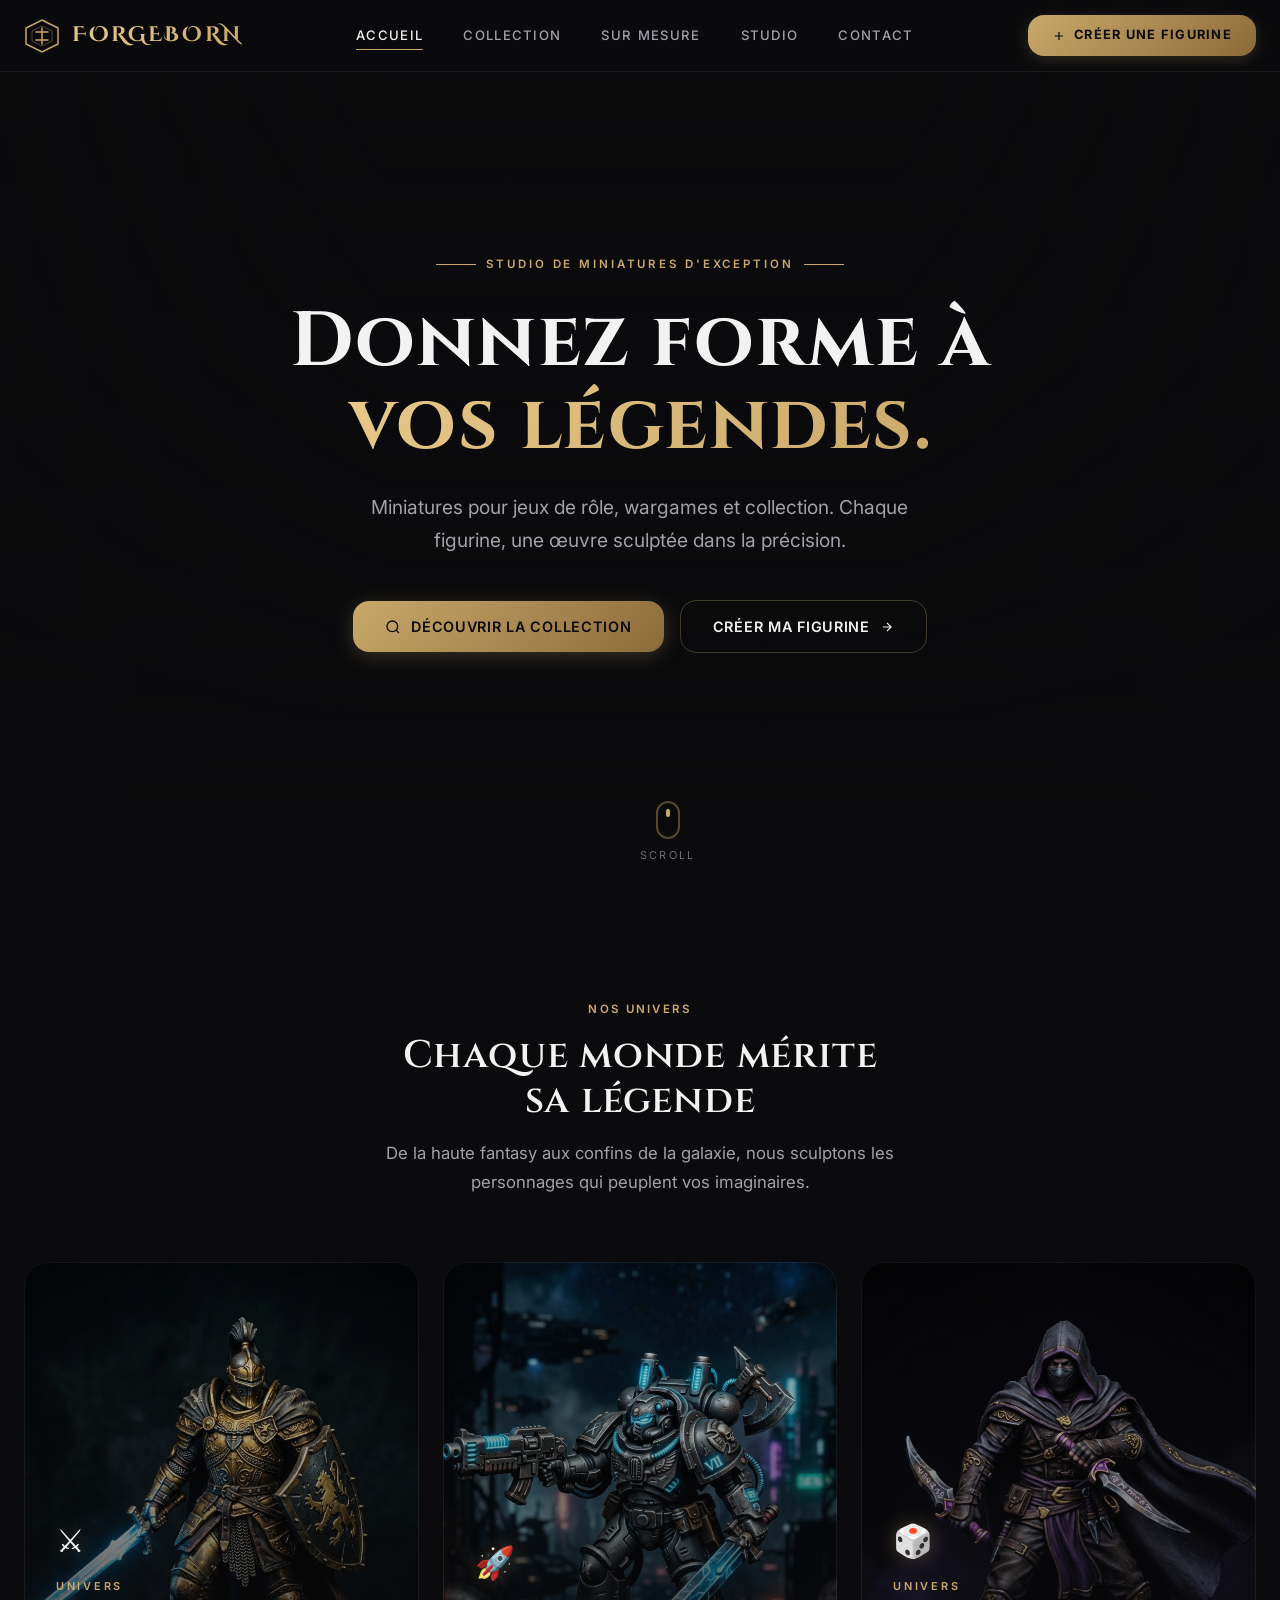
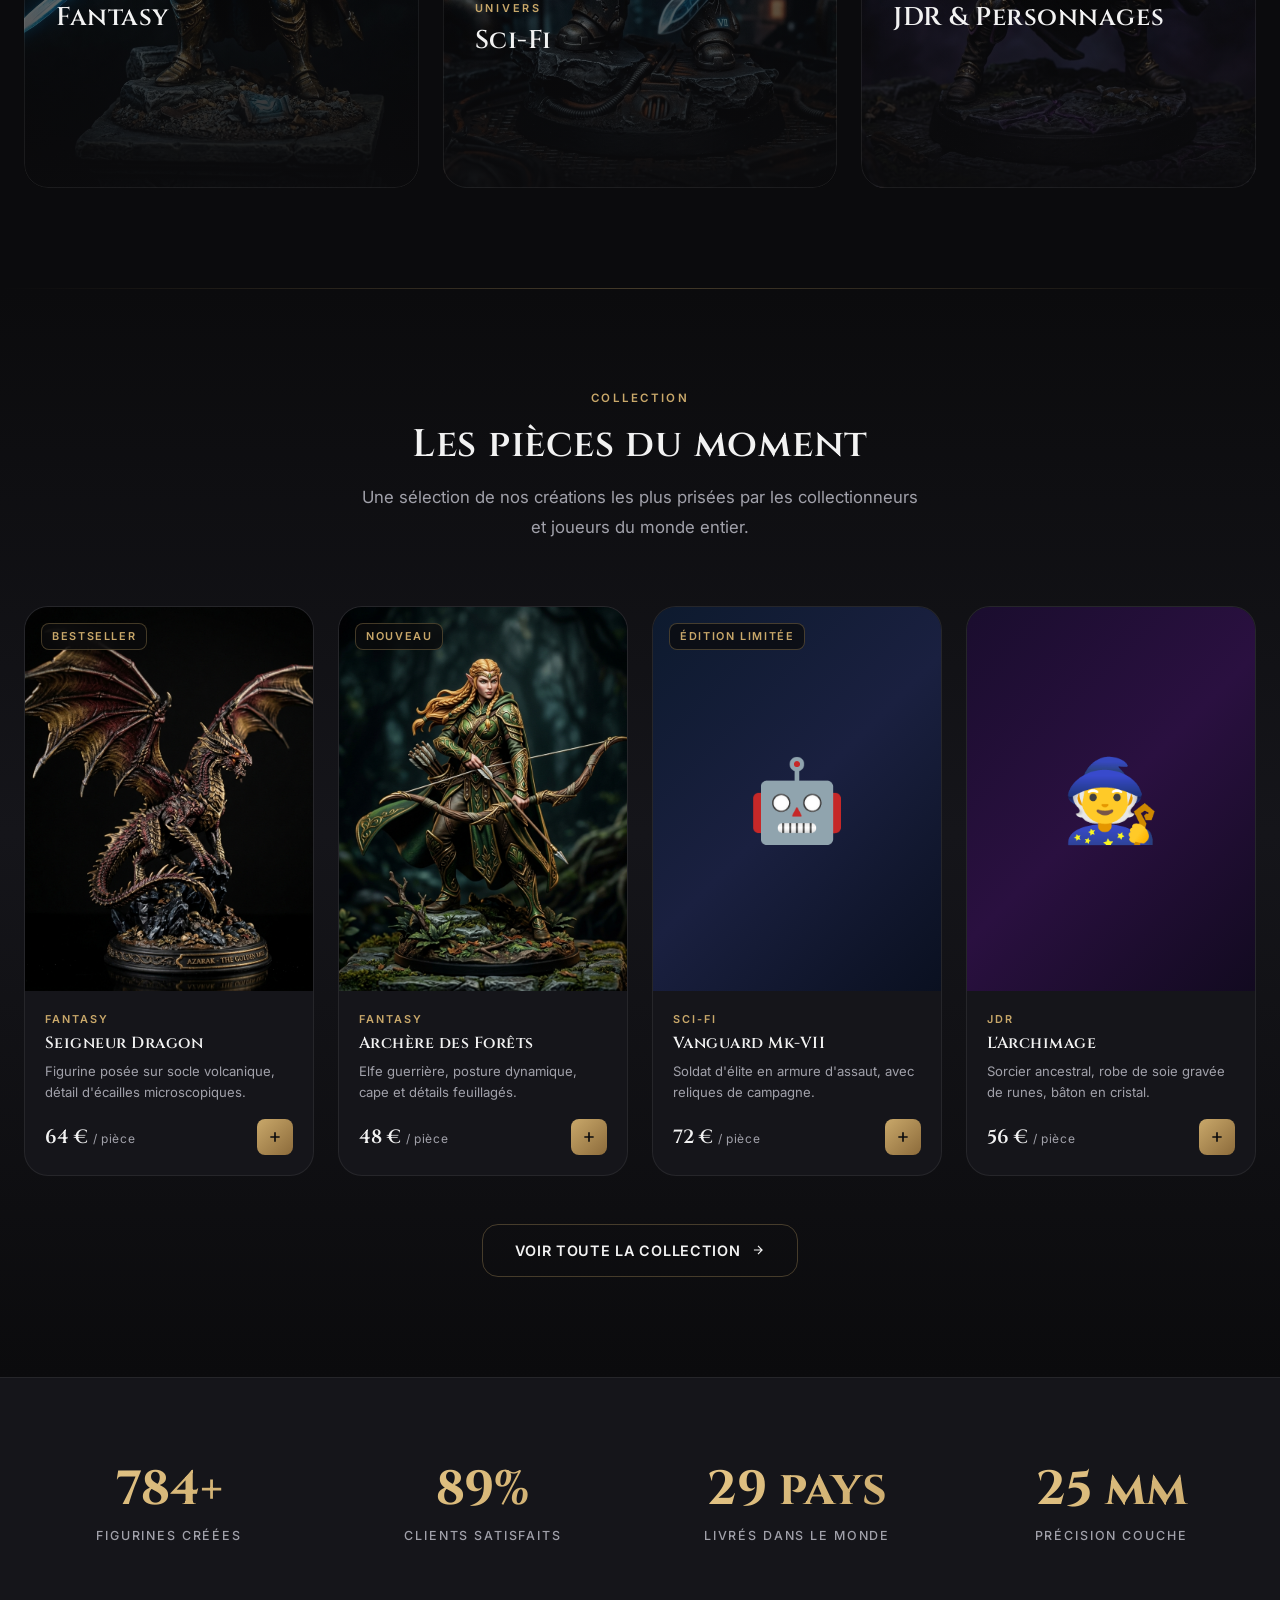
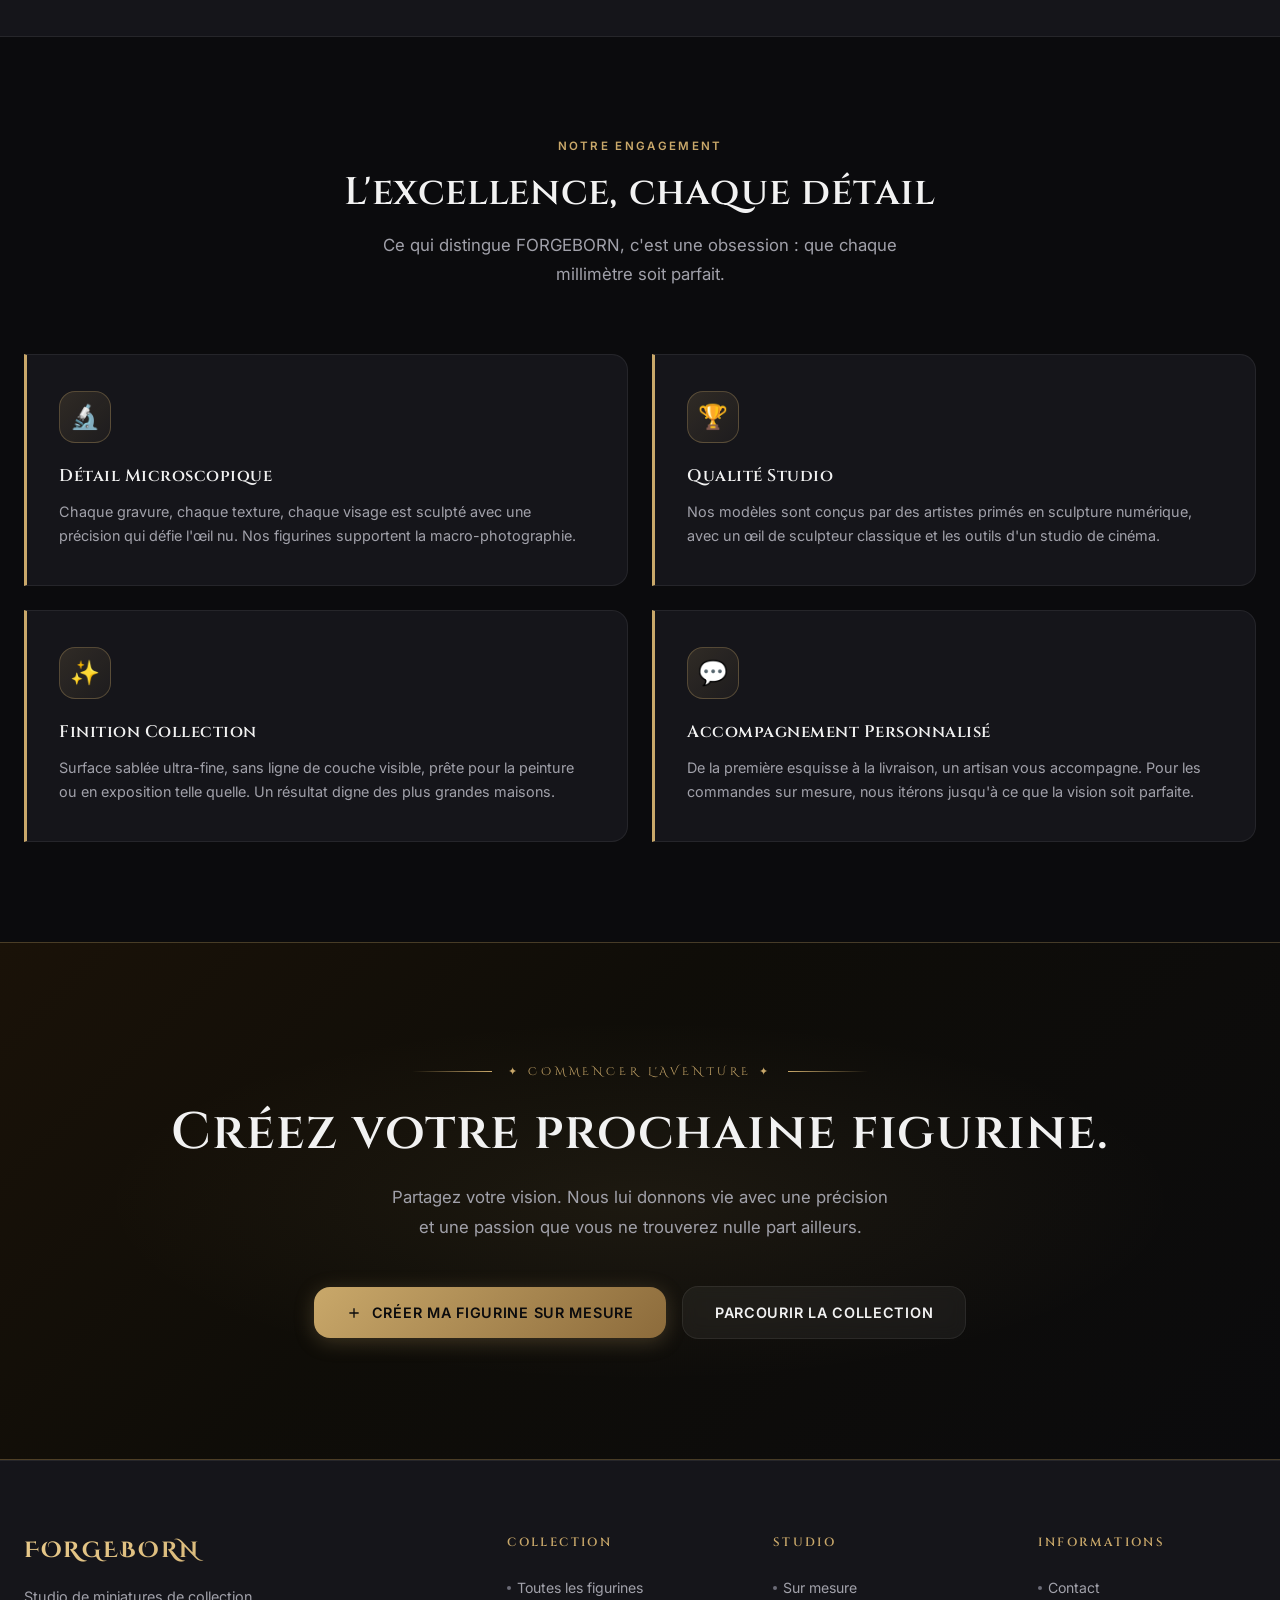
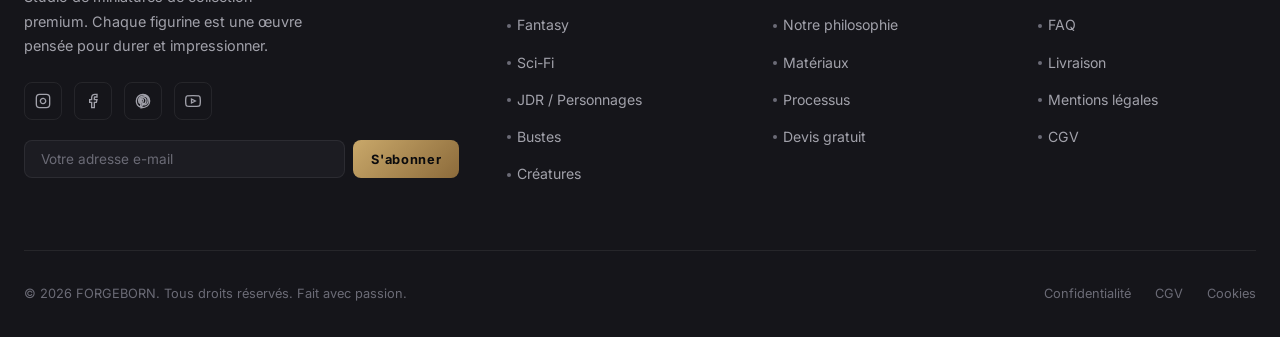
==== docs/index.html @ e0846058 "rctvb" ====
<!DOCTYPE html>
<html lang="fr">
<head>
  <meta charset="UTF-8" />
  <meta name="viewport" content="width=device-width, initial-scale=1.0" />
  <title>FORGEBORN — Miniatures de Collection Premium</title>
  <meta name="description" content="FORGEBORN crée des miniatures de collection d'exception pour jeux de rôle, wargames et collectionneurs. Fantasy, Sci-Fi, JDR — chaque figurine est une œuvre." />
  <link rel="preconnect" href="https://fonts.googleapis.com" />
  <link rel="preconnect" href="https://fonts.gstatic.com" crossorigin />
  <link rel="stylesheet" href="css/base.css" />
  <link rel="stylesheet" href="css/navbar.css" />
  <link rel="stylesheet" href="css/footer.css" />
  <link rel="stylesheet" href="css/pages/home.css" />
</head>
<body>

<!-- ═══════════════════════════════════════════════════════════
     NAVBAR
═══════════════════════════════════════════════════════════ -->
<nav class="navbar" role="navigation" aria-label="Navigation principale">
  <div class="navbar-inner">
    <a href="index.html" class="navbar-logo" aria-label="FORGEBORN accueil">
      <div class="navbar-logo-mark">
        <svg viewBox="0 0 36 36" fill="none" xmlns="http://www.w3.org/2000/svg">
          <polygon points="18,2 34,10 34,26 18,34 2,26 2,10" fill="none" stroke="#c9a86a" stroke-width="1.5"/>
          <polygon points="18,8 28,13 28,23 18,28 8,23 8,13" fill="none" stroke="#c9a86a" stroke-width="0.8" opacity="0.5"/>
          <path d="M18 10 L18 26 M12 14 L24 14 M12 22 L24 22" stroke="#c9a86a" stroke-width="1.5" stroke-linecap="round"/>
        </svg>
      </div>
      <span class="navbar-logo-text">FORGEBORN</span>
    </a>

    <ul class="navbar-links">
      <li><a href="index.html" class="active">Accueil</a></li>
      <li><a href="collection.html">Collection</a></li>
      <li><a href="custom.html">Sur mesure</a></li>
      <li><a href="studio.html">Studio</a></li>
      <li><a href="contact.html">Contact</a></li>
    </ul>

    <a href="custom.html" class="navbar-cta" id="navbar-cta-btn">
      <svg viewBox="0 0 24 24" fill="none" stroke="currentColor" stroke-width="2"><path d="M12 5v14M5 12h14"/></svg>
      Créer une figurine
    </a>

    <button class="navbar-burger" id="burger-btn" aria-label="Menu mobile" aria-expanded="false">
      <span></span><span></span><span></span>
    </button>
  </div>
</nav>

<!-- Mobile nav -->
<div class="navbar-mobile" id="mobile-nav" aria-hidden="true">
  <a href="index.html">Accueil</a>
  <a href="collection.html">Collection</a>
  <a href="custom.html">Sur mesure</a>
  <a href="studio.html">Studio</a>
  <a href="contact.html">Contact</a>
  <a href="custom.html">✦ Créer une figurine</a>
</div>

<!-- ═══════════════════════════════════════════════════════════
     HERO
═══════════════════════════════════════════════════════════ -->
<section class="hero" id="hero" aria-label="Bannière principale">
  <div class="hero-bg"></div>
  <div class="hero-overlay"></div>
  <div class="hero-overlay-sides"></div>
  <div class="hero-particles"></div>

  <div class="hero-content">
    <div class="hero-eyebrow">
      <span class="hero-eyebrow-line"></span>
      <span>Studio de miniatures d'exception</span>
      <span class="hero-eyebrow-line"></span>
    </div>

    <h1>Donnez forme à<br/><em>vos légendes.</em></h1>

    <p class="hero-subtitle">
      Miniatures pour jeux de rôle, wargames et collection.
      Chaque figurine, une œuvre sculptée dans la précision.
    </p>

    <div class="hero-ctas">
      <a href="collection.html" class="btn btn-primary" id="hero-discover-btn">
        <svg width="16" height="16" viewBox="0 0 24 24" fill="none" stroke="currentColor" stroke-width="2"><circle cx="11" cy="11" r="8"/><path d="M21 21l-4.35-4.35"/></svg>
        Découvrir la collection
      </a>
      <a href="custom.html" class="btn btn-secondary" id="hero-custom-btn">
        Créer ma figurine
        <svg width="14" height="14" viewBox="0 0 24 24" fill="none" stroke="currentColor" stroke-width="2"><path d="M5 12h14M12 5l7 7-7 7"/></svg>
      </a>
    </div>
  </div>

  <div class="hero-scroll-hint" aria-hidden="true">
    <div class="scroll-mouse">
      <div class="scroll-mouse-dot"></div>
    </div>
    <span>Scroll</span>
  </div>
</section>

<!-- ═══════════════════════════════════════════════════════════
     UNIVERS
═══════════════════════════════════════════════════════════ -->
<section class="univers-section section" id="univers">
  <div class="container">
    <div class="section-header reveal">
      <span class="label">Nos univers</span>
      <h2>Chaque monde mérite<br/>sa légende</h2>
      <p>De la haute fantasy aux confins de la galaxie, nous sculptons les personnages qui peuplent vos imaginaires.</p>
    </div>

    <div class="univers-grid">
      <!-- Fantasy -->
      <article class="univers-card reveal reveal-delay-1">
        <div class="univers-card-bg" style="background-image: url('assets/images/card_fantasy.png')"></div>
        <div class="univers-card-overlay"></div>
        <div class="univers-card-border"></div>
        <div class="univers-card-content">
          <span class="univers-card-icon">⚔️</span>
          <span class="univers-card-label">Univers</span>
          <h3>Fantasy</h3>
          <p>Chevaliers, mages, dragons et créatures des âges sombres. Un monde où chaque détail raconte une épopée.</p>
          <a href="collection.html" class="univers-card-link">
            Explorer
            <svg viewBox="0 0 24 24" fill="none" stroke="currentColor" stroke-width="2"><path d="M5 12h14M12 5l7 7-7 7"/></svg>
          </a>
        </div>
      </article>

      <!-- Sci-Fi -->
      <article class="univers-card reveal reveal-delay-2">
        <div class="univers-card-bg" style="background-image: url('assets/images/card_scifi.png')"></div>
        <div class="univers-card-overlay"></div>
        <div class="univers-card-border"></div>
        <div class="univers-card-content">
          <span class="univers-card-icon">🚀</span>
          <span class="univers-card-label">Univers</span>
          <h3>Sci-Fi</h3>
          <p>Soldats du futur, aliens et machines de guerre. La précision au service d'un cosmos en guerre.</p>
          <a href="collection.html" class="univers-card-link">
            Explorer
            <svg viewBox="0 0 24 24" fill="none" stroke="currentColor" stroke-width="2"><path d="M5 12h14M12 5l7 7-7 7"/></svg>
          </a>
        </div>
      </article>

      <!-- JDR -->
      <article class="univers-card reveal reveal-delay-3">
        <div class="univers-card-bg" style="background-image: url('assets/images/card_jdr.png')"></div>
        <div class="univers-card-overlay"></div>
        <div class="univers-card-border"></div>
        <div class="univers-card-content">
          <span class="univers-card-icon">🎲</span>
          <span class="univers-card-label">Univers</span>
          <h3>JDR & Personnages</h3>
          <p>Donnez un visage à votre héros. Rogues, paladins, sorciers — incarnez votre aventure sur table.</p>
          <a href="collection.html" class="univers-card-link">
            Explorer
            <svg viewBox="0 0 24 24" fill="none" stroke="currentColor" stroke-width="2"><path d="M5 12h14M12 5l7 7-7 7"/></svg>
          </a>
        </div>
      </article>
    </div>
  </div>
</section>

<hr class="divider" />

<!-- ═══════════════════════════════════════════════════════════
     COLLECTION PREVIEW
═══════════════════════════════════════════════════════════ -->
<section class="collection-preview" id="collection-preview">
  <div class="container">
    <div class="section-header reveal">
      <span class="label">Collection</span>
      <h2>Les pièces du moment</h2>
      <p>Une sélection de nos créations les plus prisées par les collectionneurs et joueurs du monde entier.</p>
    </div>

    <div class="products-grid">

      <!-- Product 1 -->
      <article class="product-card reveal reveal-delay-1" data-universe="fantasy" data-price="64">
        <div class="product-card-image">
          <img src="assets/images/product_1.png" alt="Seigneur Dragon — Figurine Fantasy Premium" loading="lazy" />
          <span class="product-card-badge">Bestseller</span>
          <button class="product-card-wish" aria-label="Ajouter aux favoris">
            <svg width="16" height="16" viewBox="0 0 24 24" fill="none" stroke="currentColor" stroke-width="2"><path d="M20.84 4.61a5.5 5.5 0 0 0-7.78 0L12 5.67l-1.06-1.06a5.5 5.5 0 0 0-7.78 7.78l1.06 1.06L12 21.23l7.78-7.78 1.06-1.06a5.5 5.5 0 0 0 0-7.78z"/></svg>
          </button>
        </div>
        <div class="product-card-info">
          <span class="product-card-universe">Fantasy</span>
          <h3 class="product-card-name">Seigneur Dragon</h3>
          <p class="product-card-desc">Figurine posée sur socle volcanique, détail d'écailles microscopiques.</p>
          <div class="product-card-footer">
            <div class="product-card-price">64 € <span>/ pièce</span></div>
            <button class="product-card-add" aria-label="Ajouter au panier">
              <svg width="16" height="16" viewBox="0 0 24 24" fill="none" stroke="#0b0b0d" stroke-width="2.5"><line x1="12" y1="5" x2="12" y2="19"/><line x1="5" y1="12" x2="19" y2="12"/></svg>
            </button>
          </div>
        </div>
      </article>

      <!-- Product 2 -->
      <article class="product-card reveal reveal-delay-2" data-universe="fantasy" data-price="48">
        <div class="product-card-image">
          <img src="assets/images/product_2.png" alt="Archère des Forêts — Figurine Elfe Premium" loading="lazy" />
          <span class="product-card-badge">Nouveau</span>
          <button class="product-card-wish" aria-label="Ajouter aux favoris">
            <svg width="16" height="16" viewBox="0 0 24 24" fill="none" stroke="currentColor" stroke-width="2"><path d="M20.84 4.61a5.5 5.5 0 0 0-7.78 0L12 5.67l-1.06-1.06a5.5 5.5 0 0 0-7.78 7.78l1.06 1.06L12 21.23l7.78-7.78 1.06-1.06a5.5 5.5 0 0 0 0-7.78z"/></svg>
          </button>
        </div>
        <div class="product-card-info">
          <span class="product-card-universe">Fantasy</span>
          <h3 class="product-card-name">Archère des Forêts</h3>
          <p class="product-card-desc">Elfe guerrière, posture dynamique, cape et détails feuillagés.</p>
          <div class="product-card-footer">
            <div class="product-card-price">48 € <span>/ pièce</span></div>
            <button class="product-card-add" aria-label="Ajouter au panier">
              <svg width="16" height="16" viewBox="0 0 24 24" fill="none" stroke="#0b0b0d" stroke-width="2.5"><line x1="12" y1="5" x2="12" y2="19"/><line x1="5" y1="12" x2="19" y2="12"/></svg>
            </button>
          </div>
        </div>
      </article>

      <!-- Product 3 (CSS fallback) -->
      <article class="product-card reveal reveal-delay-3" data-universe="scifi" data-price="72">
        <div class="product-card-image" style="background: linear-gradient(135deg, #0d1a2e 0%, #1a2040 50%, #0a1020 100%);">
          <div class="product-card-image-fallback" style="font-size:5rem; position:absolute; inset:0; display:flex; align-items:center; justify-content:center;">🤖</div>
          <span class="product-card-badge">Édition limitée</span>
          <button class="product-card-wish" aria-label="Ajouter aux favoris">
            <svg width="16" height="16" viewBox="0 0 24 24" fill="none" stroke="currentColor" stroke-width="2"><path d="M20.84 4.61a5.5 5.5 0 0 0-7.78 0L12 5.67l-1.06-1.06a5.5 5.5 0 0 0-7.78 7.78l1.06 1.06L12 21.23l7.78-7.78 1.06-1.06a5.5 5.5 0 0 0 0-7.78z"/></svg>
          </button>
        </div>
        <div class="product-card-info">
          <span class="product-card-universe">Sci-Fi</span>
          <h3 class="product-card-name">Vanguard Mk-VII</h3>
          <p class="product-card-desc">Soldat d'élite en armure d'assaut, avec reliques de campagne.</p>
          <div class="product-card-footer">
            <div class="product-card-price">72 € <span>/ pièce</span></div>
            <button class="product-card-add" aria-label="Ajouter au panier">
              <svg width="16" height="16" viewBox="0 0 24 24" fill="none" stroke="#0b0b0d" stroke-width="2.5"><line x1="12" y1="5" x2="12" y2="19"/><line x1="5" y1="12" x2="19" y2="12"/></svg>
            </button>
          </div>
        </div>
      </article>

      <!-- Product 4 (CSS fallback) -->
      <article class="product-card reveal reveal-delay-4" data-universe="jdr" data-price="56">
        <div class="product-card-image" style="background: linear-gradient(135deg, #1a0d2e 0%, #2a1040 50%, #120a20 100%);">
          <div class="product-card-image-fallback" style="font-size:5rem; position:absolute; inset:0; display:flex; align-items:center; justify-content:center;">🧙</div>
          <button class="product-card-wish" aria-label="Ajouter aux favoris">
            <svg width="16" height="16" viewBox="0 0 24 24" fill="none" stroke="currentColor" stroke-width="2"><path d="M20.84 4.61a5.5 5.5 0 0 0-7.78 0L12 5.67l-1.06-1.06a5.5 5.5 0 0 0-7.78 7.78l1.06 1.06L12 21.23l7.78-7.78 1.06-1.06a5.5 5.5 0 0 0 0-7.78z"/></svg>
          </button>
        </div>
        <div class="product-card-info">
          <span class="product-card-universe">JDR</span>
          <h3 class="product-card-name">L'Archimage</h3>
          <p class="product-card-desc">Sorcier ancestral, robe de soie gravée de runes, bâton en cristal.</p>
          <div class="product-card-footer">
            <div class="product-card-price">56 € <span>/ pièce</span></div>
            <button class="product-card-add" aria-label="Ajouter au panier">
              <svg width="16" height="16" viewBox="0 0 24 24" fill="none" stroke="#0b0b0d" stroke-width="2.5"><line x1="12" y1="5" x2="12" y2="19"/><line x1="5" y1="12" x2="19" y2="12"/></svg>
            </button>
          </div>
        </div>
      </article>

    </div>

    <div class="collection-preview-cta reveal">
      <a href="collection.html" class="btn btn-secondary" id="see-all-btn">
        Voir toute la collection
        <svg width="14" height="14" viewBox="0 0 24 24" fill="none" stroke="currentColor" stroke-width="2"><path d="M5 12h14M12 5l7 7-7 7"/></svg>
      </a>
    </div>
  </div>
</section>

<!-- ═══════════════════════════════════════════════════════════
     STATS BAND
═══════════════════════════════════════════════════════════ -->
<section class="stats-band">
  <div class="container">
    <div class="stats-grid">
      <div class="stat-item reveal">
        <span class="stat-number" data-counter="850" data-suffix="+">850+</span>
        <span class="stat-label">Figurines créées</span>
      </div>
      <div class="stat-item reveal reveal-delay-1">
        <span class="stat-number" data-counter="97" data-suffix="%">97%</span>
        <span class="stat-label">Clients satisfaits</span>
      </div>
      <div class="stat-item reveal reveal-delay-2">
        <span class="stat-number" data-counter="32" data-suffix=" pays">32 pays</span>
        <span class="stat-label">Livrés dans le monde</span>
      </div>
      <div class="stat-item reveal reveal-delay-3">
        <span class="stat-number" data-counter="28" data-suffix=" µm">28 µm</span>
        <span class="stat-label">Précision couche</span>
      </div>
    </div>
  </div>
</section>

<!-- ═══════════════════════════════════════════════════════════
     POURQUOI NOUS
═══════════════════════════════════════════════════════════ -->
<section class="why-us section" id="why-us">
  <div class="container">
    <div class="section-header reveal">
      <span class="label">Notre engagement</span>
      <h2>L'excellence, chaque détail</h2>
      <p>Ce qui distingue FORGEBORN, c'est une obsession : que chaque millimètre soit parfait.</p>
    </div>

    <div class="why-grid">
      <div class="why-card reveal reveal-delay-1">
        <div class="why-card-icon">🔬</div>
        <h4>Détail Microscopique</h4>
        <p>Chaque gravure, chaque texture, chaque visage est sculpté avec une précision qui défie l'œil nu. Nos figurines supportent la macro-photographie.</p>
      </div>

      <div class="why-card reveal reveal-delay-2">
        <div class="why-card-icon">🏆</div>
        <h4>Qualité Studio</h4>
        <p>Nos modèles sont conçus par des artistes primés en sculpture numérique, avec un œil de sculpteur classique et les outils d'un studio de cinéma.</p>
      </div>

      <div class="why-card reveal reveal-delay-3">
        <div class="why-card-icon">✨</div>
        <h4>Finition Collection</h4>
        <p>Surface sablée ultra-fine, sans ligne de couche visible, prête pour la peinture ou en exposition telle quelle. Un résultat digne des plus grandes maisons.</p>
      </div>

      <div class="why-card reveal reveal-delay-4">
        <div class="why-card-icon">💬</div>
        <h4>Accompagnement Personnalisé</h4>
        <p>De la première esquisse à la livraison, un artisan vous accompagne. Pour les commandes sur mesure, nous itérons jusqu'à ce que la vision soit parfaite.</p>
      </div>
    </div>
  </div>
</section>

<!-- ═══════════════════════════════════════════════════════════
     CTA FINAL
═══════════════════════════════════════════════════════════ -->
<section class="cta-final" id="cta-final">
  <div class="container">
    <div class="cta-final-ornament">✦ Commencer l'aventure ✦</div>
    <h2 class="reveal">Créez votre prochaine figurine.</h2>
    <p class="reveal reveal-delay-1">Partagez votre vision. Nous lui donnons vie avec une précision et une passion que vous ne trouverez nulle part ailleurs.</p>
    <div class="cta-final-btns reveal reveal-delay-2">
      <a href="custom.html" class="btn btn-primary" id="cta-create-btn">
        <svg width="16" height="16" viewBox="0 0 24 24" fill="none" stroke="currentColor" stroke-width="2"><path d="M12 5v14M5 12h14"/></svg>
        Créer ma figurine sur mesure
      </a>
      <a href="collection.html" class="btn btn-ghost" id="cta-browse-btn">
        Parcourir la collection
      </a>
    </div>
  </div>
</section>

<!-- ═══════════════════════════════════════════════════════════
     FOOTER
═══════════════════════════════════════════════════════════ -->
<footer class="footer" role="contentinfo">
  <div class="container">
    <div class="footer-grid">
      <div class="footer-brand">
        <span class="footer-logo">FORGEBORN</span>
        <p>Studio de miniatures de collection premium. Chaque figurine est une œuvre pensée pour durer et impressionner.</p>
        <div class="footer-socials">
          <a href="#" class="footer-social-link" aria-label="Instagram">
            <svg viewBox="0 0 24 24" fill="none" stroke="currentColor" stroke-width="2"><rect x="2" y="2" width="20" height="20" rx="5" ry="5"/><path d="M16 11.37A4 4 0 1 1 12.63 8 4 4 0 0 1 16 11.37z"/><line x1="17.5" y1="6.5" x2="17.51" y2="6.5"/></svg>
          </a>
          <a href="#" class="footer-social-link" aria-label="Facebook">
            <svg viewBox="0 0 24 24" fill="none" stroke="currentColor" stroke-width="2"><path d="M18 2h-3a5 5 0 0 0-5 5v3H7v4h3v8h4v-8h3l1-4h-4V7a1 1 0 0 1 1-1h3z"/></svg>
          </a>
          <a href="#" class="footer-social-link" aria-label="Pinterest">
            <svg viewBox="0 0 24 24" fill="none" stroke="currentColor" stroke-width="2"><path d="M12 2C6.48 2 2 6.48 2 12c0 4.24 2.65 7.86 6.39 9.29-.09-.78-.17-1.98.04-2.83.18-.76 1.22-5.17 1.22-5.17s-.31-.63-.31-1.56c0-1.46.85-2.55 1.9-2.55.9 0 1.33.67 1.33 1.48 0 .9-.57 2.25-.87 3.5-.25 1.04.52 1.89 1.54 1.89 1.85 0 3.27-1.95 3.27-4.77 0-2.49-1.79-4.23-4.35-4.23-2.96 0-4.7 2.22-4.7 4.52 0 .9.34 1.85.77 2.37.08.1.09.19.07.29-.08.32-.25 1.04-.29 1.19-.05.19-.17.23-.39.14-1.39-.65-2.26-2.7-2.26-4.34 0-3.53 2.57-6.77 7.4-6.77 3.88 0 6.9 2.77 6.9 6.47 0 3.86-2.43 6.96-5.81 6.96-1.13 0-2.2-.59-2.57-1.28l-.7 2.61c-.25.97-.93 2.18-1.39 2.92.05.01.1.02.15.02C17.52 22 22 17.52 22 12S17.52 2 12 2z"/></svg>
          </a>
          <a href="#" class="footer-social-link" aria-label="YouTube">
            <svg viewBox="0 0 24 24" fill="none" stroke="currentColor" stroke-width="2"><path d="M22.54 6.42a2.78 2.78 0 0 0-1.95-1.96C18.88 4 12 4 12 4s-6.88 0-8.59.46a2.78 2.78 0 0 0-1.95 1.96A29 29 0 0 0 1 12a29 29 0 0 0 .46 5.58A2.78 2.78 0 0 0 3.41 19.6C5.12 20 12 20 12 20s6.88 0 8.59-.46a2.78 2.78 0 0 0 1.95-1.95A29 29 0 0 0 23 12a29 29 0 0 0-.46-5.58z"/><polygon points="9.75 15.02 15.5 12 9.75 8.98 9.75 15.02"/></svg>
          </a>
        </div>
        <div class="footer-newsletter">
          <input type="email" placeholder="Votre adresse e-mail" id="newsletter-email" />
          <button id="newsletter-btn" type="button">S'abonner</button>
        </div>
      </div>

      <div class="footer-col">
        <h4>Collection</h4>
        <ul>
          <li><a href="collection.html">Toutes les figurines</a></li>
          <li><a href="collection.html">Fantasy</a></li>
          <li><a href="collection.html">Sci-Fi</a></li>
          <li><a href="collection.html">JDR / Personnages</a></li>
          <li><a href="collection.html">Bustes</a></li>
          <li><a href="collection.html">Créatures</a></li>
        </ul>
      </div>

      <div class="footer-col">
        <h4>Studio</h4>
        <ul>
          <li><a href="custom.html">Sur mesure</a></li>
          <li><a href="studio.html">Notre philosophie</a></li>
          <li><a href="studio.html">Matériaux</a></li>
          <li><a href="studio.html">Processus</a></li>
          <li><a href="contact.html">Devis gratuit</a></li>
        </ul>
      </div>

      <div class="footer-col">
        <h4>Informations</h4>
        <ul>
          <li><a href="contact.html">Contact</a></li>
          <li><a href="#">FAQ</a></li>
          <li><a href="#">Livraison</a></li>
          <li><a href="#">Mentions légales</a></li>
          <li><a href="#">CGV</a></li>
        </ul>
      </div>
    </div>

    <div class="footer-bottom">
      <p>© 2026 FORGEBORN. Tous droits réservés. Fait avec passion.</p>
      <div class="footer-bottom-links">
        <a href="#">Confidentialité</a>
        <a href="#">CGV</a>
        <a href="#">Cookies</a>
      </div>
    </div>
  </div>
</footer>

<script src="js/main.js"></script>
<script src="js/pages/home.js"></script>
<script>
  // Newsletter
  document.getElementById('newsletter-btn')?.addEventListener('click', () => {
    const email = document.getElementById('newsletter-email')?.value;
    if (email && email.includes('@')) {
      if (window.showToast) showToast('Merci ! Vous êtes maintenant abonné.');
      document.getElementById('newsletter-email').value = '';
    } else {
      if (window.showToast) showToast('Adresse e-mail invalide.', 'error');
    }
  });
</script>

</body>
</html>
---- docs/css/base.css ----
/* ============================================================
   FORGEBORN — BASE CSS
   Design System: Variables, Reset, Typography, Utilities
   ============================================================ */

@import url('https://fonts.googleapis.com/css2?family=Cinzel:wght@400;500;600;700;900&family=Cinzel+Decorative:wght@400;700&family=Inter:wght@300;400;500;600;700&display=swap');

/* ── Variables ──────────────────────────────────────────── */
:root {
  --bg:         #0b0b0d;
  --surface:    #15151a;
  --surface-2:  #1c1c22;
  --surface-3:  #22222a;

  --text:       #f2f2f2;
  --muted:      #a1a1aa;
  --muted-2:    #6b6b76;

  --accent-gold:       #c9a86a;
  --accent-gold-light: #e8c98a;
  --accent-gold-dark:  #8c6b3b;
  --accent-blue:       #5e7ce2;
  --accent-blue-dark:  #3a5ac9;

  --border:     rgba(255,255,255,0.07);
  --border-gold: rgba(201,168,106,0.3);

  --radius-sm:  8px;
  --radius-md:  16px;
  --radius-lg:  24px;
  --radius-xl:  32px;

  --shadow-sm:  0 2px 12px rgba(0,0,0,0.4);
  --shadow-md:  0 8px 32px rgba(0,0,0,0.5);
  --shadow-lg:  0 20px 60px rgba(0,0,0,0.7);
  --shadow-gold: 0 0 30px rgba(201,168,106,0.15);

  --transition-fast: 200ms ease-out;
  --transition-mid:  300ms ease-out;
  --transition-slow: 500ms ease-out;

  --font-display: 'Cinzel', 'Georgia', serif;
  --font-display-deco: 'Cinzel Decorative', 'Georgia', serif;
  --font-body:    'Inter', system-ui, sans-serif;

  --navbar-height: 72px;
}

/* ── Reset ──────────────────────────────────────────────── */
*, *::before, *::after {
  box-sizing: border-box;
  margin: 0;
  padding: 0;
}

html {
  scroll-behavior: smooth;
  font-size: 16px;
  -webkit-font-smoothing: antialiased;
  -moz-osx-font-smoothing: grayscale;
}

body {
  background-color: var(--bg);
  color: var(--text);
  font-family: var(--font-body);
  line-height: 1.6;
  overflow-x: hidden;
}

img {
  max-width: 100%;
  display: block;
}

a {
  color: inherit;
  text-decoration: none;
}

ul, ol {
  list-style: none;
}

button {
  cursor: pointer;
  border: none;
  background: none;
  font-family: inherit;
}

input, textarea, select {
  font-family: inherit;
  font-size: inherit;
}

/* ── Typography ─────────────────────────────────────────── */
h1, h2, h3 {
  font-family: var(--font-display);
  font-weight: 600;
  line-height: 1.15;
  letter-spacing: 0.02em;
}

h1 { font-size: clamp(2.4rem, 5vw, 4.5rem); }
h2 { font-size: clamp(1.8rem, 3vw, 3rem); }
h3 { font-size: clamp(1.2rem, 2vw, 1.6rem); }
h4 { font-size: 1.1rem; font-family: var(--font-body); font-weight: 600; }

p {
  font-size: 1rem;
  color: var(--muted);
  line-height: 1.75;
}

.text-gold { color: var(--accent-gold); }
.text-muted { color: var(--muted); }
.text-center { text-align: center; }

.label {
  font-size: 0.72rem;
  font-weight: 600;
  letter-spacing: 0.2em;
  text-transform: uppercase;
  color: var(--accent-gold);
}

/* ── Layout ─────────────────────────────────────────────── */
.container {
  max-width: 1280px;
  margin: 0 auto;
  padding: 0 24px;
}

.section {
  padding: 100px 0;
}

.section-sm {
  padding: 60px 0;
}

.section-header {
  text-align: center;
  margin-bottom: 64px;
}

.section-header .label {
  display: block;
  margin-bottom: 16px;
}

.section-header h2 {
  margin-bottom: 16px;
}

.section-header p {
  max-width: 560px;
  margin: 0 auto;
  font-size: 1.05rem;
}

/* ── Buttons ─────────────────────────────────────────────── */
.btn {
  display: inline-flex;
  align-items: center;
  gap: 10px;
  padding: 14px 32px;
  border-radius: var(--radius-md);
  font-size: 0.9rem;
  font-weight: 600;
  letter-spacing: 0.05em;
  text-transform: uppercase;
  transition: all var(--transition-mid);
  position: relative;
  overflow: hidden;
  cursor: pointer;
}

.btn::before {
  content: '';
  position: absolute;
  inset: 0;
  opacity: 0;
  transition: opacity var(--transition-fast);
}

.btn:hover::before {
  opacity: 1;
}

.btn-primary {
  background: linear-gradient(135deg, var(--accent-gold), var(--accent-gold-dark));
  color: #0b0b0d;
  box-shadow: 0 4px 20px rgba(201,168,106,0.25);
}

.btn-primary::before {
  background: linear-gradient(135deg, var(--accent-gold-light), var(--accent-gold));
}

.btn-primary:hover {
  transform: translateY(-3px);
  box-shadow: 0 8px 30px rgba(201,168,106,0.4);
}

.btn-secondary {
  background: transparent;
  color: var(--text);
  border: 1px solid var(--border-gold);
}

.btn-secondary:hover {
  background: rgba(201,168,106,0.08);
  border-color: var(--accent-gold);
  transform: translateY(-3px);
  color: var(--accent-gold);
}

.btn-ghost {
  background: rgba(255,255,255,0.05);
  color: var(--text);
  border: 1px solid var(--border);
  backdrop-filter: blur(8px);
}

.btn-ghost:hover {
  background: rgba(255,255,255,0.1);
  transform: translateY(-2px);
}

/* ── Cards ──────────────────────────────────────────────── */
.card {
  background: var(--surface);
  border: 1px solid var(--border);
  border-radius: var(--radius-lg);
  transition: all var(--transition-mid);
  overflow: hidden;
}

.card:hover {
  transform: translateY(-6px);
  border-color: var(--border-gold);
  box-shadow: var(--shadow-gold);
}

/* ── Divider ─────────────────────────────────────────────── */
.divider {
  height: 1px;
  background: linear-gradient(to right, transparent, var(--border-gold), transparent);
  margin: 0;
  border: none;
}

/* ── Reveal Animations (Intersection Observer) ──────────── */
.reveal {
  opacity: 0;
  transform: translateY(30px);
  transition: opacity 0.7s ease-out, transform 0.7s ease-out;
}

.reveal.visible {
  opacity: 1;
  transform: translateY(0);
}

.reveal-left {
  opacity: 0;
  transform: translateX(-40px);
  transition: opacity 0.7s ease-out, transform 0.7s ease-out;
}

.reveal-left.visible {
  opacity: 1;
  transform: translateX(0);
}

.reveal-right {
  opacity: 0;
  transform: translateX(40px);
  transition: opacity 0.7s ease-out, transform 0.7s ease-out;
}

.reveal-right.visible {
  opacity: 1;
  transform: translateX(0);
}

.reveal-delay-1 { transition-delay: 0.1s; }
.reveal-delay-2 { transition-delay: 0.2s; }
.reveal-delay-3 { transition-delay: 0.3s; }
.reveal-delay-4 { transition-delay: 0.4s; }

/* ── Gold Gradient Text ─────────────────────────────────── */
.gradient-text {
  background: linear-gradient(135deg, var(--accent-gold-light), var(--accent-gold), var(--accent-gold-dark));
  -webkit-background-clip: text;
  -webkit-text-fill-color: transparent;
  background-clip: text;
}

/* ── Scrollbar ──────────────────────────────────────────── */
::-webkit-scrollbar {
  width: 6px;
}

::-webkit-scrollbar-track {
  background: var(--bg);
}

::-webkit-scrollbar-thumb {
  background: var(--surface-3);
  border-radius: 3px;
}

::-webkit-scrollbar-thumb:hover {
  background: var(--accent-gold-dark);
}

/* ── Selection ──────────────────────────────────────────── */
::selection {
  background: rgba(201,168,106,0.2);
  color: var(--accent-gold-light);
}
---- docs/css/navbar.css ----
/* ============================================================
   FORGEBORN — NAVBAR CSS
   ============================================================ */

.navbar {
  position: fixed;
  top: 0;
  left: 0;
  width: 100%;
  z-index: 1000;
  backdrop-filter: blur(16px);
  -webkit-backdrop-filter: blur(16px);
  background: rgba(11, 11, 13, 0.7);
  border-bottom: 1px solid var(--border);
  transition: all var(--transition-mid);
  height: var(--navbar-height);
  display: flex;
  align-items: center;
}

.navbar.scrolled {
  height: 60px;
  background: rgba(11, 11, 13, 0.92);
  border-bottom-color: var(--border-gold);
  box-shadow: 0 4px 30px rgba(0,0,0,0.5);
}

.navbar-inner {
  display: flex;
  align-items: center;
  justify-content: space-between;
  width: 100%;
  max-width: 1280px;
  margin: 0 auto;
  padding: 0 24px;
}

/* Logo */
.navbar-logo {
  display: flex;
  align-items: center;
  gap: 12px;
  text-decoration: none;
  flex-shrink: 0;
}

.navbar-logo-mark {
  width: 36px;
  height: 36px;
  position: relative;
}

.navbar-logo-mark svg {
  width: 100%;
  height: 100%;
}

.navbar-logo-text {
  font-family: var(--font-display-deco);
  font-size: 1.3rem;
  font-weight: 700;
  letter-spacing: 0.1em;
  background: linear-gradient(135deg, var(--accent-gold-light), var(--accent-gold));
  -webkit-background-clip: text;
  -webkit-text-fill-color: transparent;
  background-clip: text;
  transition: opacity var(--transition-fast);
}

.navbar-logo:hover .navbar-logo-text {
  opacity: 0.8;
}

/* Nav Links */
.navbar-links {
  display: flex;
  align-items: center;
  gap: 8px;
  list-style: none;
}

.navbar-links a {
  display: block;
  padding: 8px 16px;
  font-size: 0.82rem;
  font-weight: 500;
  letter-spacing: 0.1em;
  text-transform: uppercase;
  color: var(--muted);
  text-decoration: none;
  border-radius: var(--radius-sm);
  transition: all var(--transition-fast);
  position: relative;
}

.navbar-links a::after {
  content: '';
  position: absolute;
  bottom: 4px;
  left: 16px;
  right: 16px;
  height: 1px;
  background: var(--accent-gold);
  transform: scaleX(0);
  transform-origin: left;
  transition: transform var(--transition-mid);
}

.navbar-links a:hover {
  color: var(--text);
}

.navbar-links a:hover::after,
.navbar-links a.active::after {
  transform: scaleX(1);
}

.navbar-links a.active {
  color: var(--text);
}

/* CTA Button */
.navbar-cta {
  display: inline-flex;
  align-items: center;
  gap: 8px;
  padding: 10px 24px;
  background: linear-gradient(135deg, var(--accent-gold), var(--accent-gold-dark));
  color: #0b0b0d;
  font-size: 0.8rem;
  font-weight: 700;
  letter-spacing: 0.1em;
  text-transform: uppercase;
  border-radius: var(--radius-md);
  transition: all var(--transition-mid);
  text-decoration: none;
  flex-shrink: 0;
  box-shadow: 0 4px 16px rgba(201,168,106,0.2);
}

.navbar-cta:hover {
  transform: translateY(-2px);
  box-shadow: 0 6px 24px rgba(201,168,106,0.4);
  background: linear-gradient(135deg, var(--accent-gold-light), var(--accent-gold));
}

.navbar-cta svg {
  width: 14px;
  height: 14px;
}

/* Burger */
.navbar-burger {
  display: none;
  flex-direction: column;
  gap: 5px;
  padding: 8px;
  cursor: pointer;
  background: none;
  border: none;
}

.navbar-burger span {
  display: block;
  width: 24px;
  height: 2px;
  background: var(--text);
  border-radius: 2px;
  transition: all var(--transition-mid);
}

.navbar-burger.open span:nth-child(1) {
  transform: rotate(45deg) translate(5px, 5px);
}

.navbar-burger.open span:nth-child(2) {
  opacity: 0;
  transform: translateX(-8px);
}

.navbar-burger.open span:nth-child(3) {
  transform: rotate(-45deg) translate(5px, -5px);
}

/* Mobile Nav */
.navbar-mobile {
  display: none;
  position: fixed;
  top: var(--navbar-height);
  left: 0;
  right: 0;
  background: rgba(11, 11, 13, 0.97);
  backdrop-filter: blur(20px);
  -webkit-backdrop-filter: blur(20px);
  border-bottom: 1px solid var(--border-gold);
  padding: 24px;
  flex-direction: column;
  gap: 4px;
  transform: translateY(-10px);
  opacity: 0;
  transition: all var(--transition-mid);
  pointer-events: none;
  z-index: 999;
}

.navbar-mobile.open {
  display: flex;
  transform: translateY(0);
  opacity: 1;
  pointer-events: auto;
}

.navbar-mobile a {
  display: block;
  padding: 14px 16px;
  font-size: 0.9rem;
  font-weight: 500;
  letter-spacing: 0.08em;
  text-transform: uppercase;
  color: var(--muted);
  text-decoration: none;
  border-radius: var(--radius-sm);
  border-bottom: 1px solid var(--border);
  transition: all var(--transition-fast);
}

.navbar-mobile a:hover,
.navbar-mobile a.active {
  color: var(--accent-gold);
  padding-left: 24px;
}

.navbar-mobile a:last-child {
  border-bottom: none;
  margin-top: 8px;
  color: #0b0b0d;
  background: linear-gradient(135deg, var(--accent-gold), var(--accent-gold-dark));
  text-align: center;
  font-weight: 700;
}

.navbar-mobile a:last-child:hover {
  color: #0b0b0d;
  padding-left: 16px;
  opacity: 0.85;
}

@media (max-width: 900px) {
  .navbar-links,
  .navbar-cta {
    display: none;
  }

  .navbar-burger {
    display: flex;
  }
}
---- docs/css/footer.css ----
/* ============================================================
   FORGEBORN — FOOTER CSS
   ============================================================ */

.footer {
  background: var(--surface);
  border-top: 1px solid var(--border);
  padding: 72px 0 32px;
  margin-top: 0;
}

.footer-grid {
  display: grid;
  grid-template-columns: 2fr 1fr 1fr 1fr;
  gap: 48px;
  margin-bottom: 64px;
}

/* Brand col */
.footer-brand .footer-logo {
  font-family: var(--font-display-deco);
  font-size: 1.4rem;
  font-weight: 700;
  letter-spacing: 0.1em;
  background: linear-gradient(135deg, var(--accent-gold-light), var(--accent-gold));
  -webkit-background-clip: text;
  -webkit-text-fill-color: transparent;
  background-clip: text;
  display: block;
  margin-bottom: 16px;
}

.footer-brand p {
  font-size: 0.9rem;
  color: var(--muted);
  line-height: 1.7;
  max-width: 280px;
  margin-bottom: 24px;
}

.footer-socials {
  display: flex;
  gap: 12px;
}

.footer-social-link {
  display: flex;
  align-items: center;
  justify-content: center;
  width: 38px;
  height: 38px;
  border-radius: var(--radius-sm);
  border: 1px solid var(--border);
  color: var(--muted);
  transition: all var(--transition-fast);
  text-decoration: none;
}

.footer-social-link:hover {
  border-color: var(--accent-gold);
  color: var(--accent-gold);
  background: rgba(201,168,106,0.08);
  transform: translateY(-2px);
}

.footer-social-link svg {
  width: 16px;
  height: 16px;
}

/* Cols */
.footer-col h4 {
  font-family: var(--font-display);
  font-size: 0.75rem;
  font-weight: 600;
  letter-spacing: 0.2em;
  text-transform: uppercase;
  color: var(--accent-gold);
  margin-bottom: 20px;
}

.footer-col ul {
  display: flex;
  flex-direction: column;
  gap: 10px;
}

.footer-col ul li a {
  font-size: 0.88rem;
  color: var(--muted);
  text-decoration: none;
  transition: color var(--transition-fast);
  display: inline-flex;
  align-items: center;
  gap: 6px;
}

.footer-col ul li a::before {
  content: '';
  display: inline-block;
  width: 4px;
  height: 4px;
  border-radius: 50%;
  background: var(--muted-2);
  flex-shrink: 0;
  transition: background var(--transition-fast);
}

.footer-col ul li a:hover {
  color: var(--text);
}

.footer-col ul li a:hover::before {
  background: var(--accent-gold);
}

/* Bottom */
.footer-bottom {
  display: flex;
  align-items: center;
  justify-content: space-between;
  padding-top: 32px;
  border-top: 1px solid var(--border);
}

.footer-bottom p {
  font-size: 0.8rem;
  color: var(--muted-2);
  margin: 0;
}

.footer-bottom-links {
  display: flex;
  gap: 24px;
}

.footer-bottom-links a {
  font-size: 0.8rem;
  color: var(--muted-2);
  text-decoration: none;
  transition: color var(--transition-fast);
}

.footer-bottom-links a:hover {
  color: var(--accent-gold);
}

/* Newsletter line */
.footer-newsletter {
  display: flex;
  gap: 8px;
  margin-top: 20px;
}

.footer-newsletter input {
  flex: 1;
  background: var(--surface-2);
  border: 1px solid var(--border);
  border-radius: var(--radius-sm);
  padding: 10px 16px;
  font-size: 0.85rem;
  color: var(--text);
  outline: none;
  transition: border-color var(--transition-fast);
}

.footer-newsletter input:focus {
  border-color: var(--accent-gold);
}

.footer-newsletter input::placeholder {
  color: var(--muted-2);
}

.footer-newsletter button {
  padding: 10px 18px;
  background: linear-gradient(135deg, var(--accent-gold), var(--accent-gold-dark));
  border: none;
  border-radius: var(--radius-sm);
  color: #0b0b0d;
  font-size: 0.8rem;
  font-weight: 700;
  letter-spacing: 0.05em;
  cursor: pointer;
  transition: all var(--transition-fast);
  white-space: nowrap;
}

.footer-newsletter button:hover {
  opacity: 0.85;
  transform: translateY(-1px);
}

/* Responsive */
@media (max-width: 900px) {
  .footer-grid {
    grid-template-columns: 1fr 1fr;
    gap: 32px;
  }

  .footer-brand {
    grid-column: 1 / -1;
  }
}

@media (max-width: 600px) {
  .footer-grid {
    grid-template-columns: 1fr;
  }

  .footer-bottom {
    flex-direction: column;
    gap: 16px;
    text-align: center;
  }
}
---- docs/css/pages/home.css ----
/* ============================================================
   FORGEBORN — HOME PAGE CSS
   ============================================================ */

/* ── HERO ───────────────────────────────────────────────── */
.hero {
  position: relative;
  height: 100vh;
  min-height: 700px;
  display: flex;
  align-items: center;
  justify-content: center;
  overflow: hidden;
}

.hero-bg {
  position: absolute;
  inset: 0;
  background-image: url('../assets/images/hero.png');
  background-size: cover;
  background-position: center 20%;
  will-change: transform;
  transition: transform 0.05s linear;
}

.hero-overlay {
  position: absolute;
  inset: 0;
  background: linear-gradient(
    to bottom,
    rgba(11,11,13,0.25) 0%,
    rgba(11,11,13,0.5) 40%,
    rgba(11,11,13,0.92) 80%,
    rgba(11,11,13,1) 100%
  );
}

.hero-overlay-sides {
  position: absolute;
  inset: 0;
  background: linear-gradient(
    to right,
    rgba(11,11,13,0.6) 0%,
    transparent 30%,
    transparent 70%,
    rgba(11,11,13,0.6) 100%
  );
}

.hero-content {
  position: relative;
  z-index: 2;
  text-align: center;
  max-width: 860px;
  padding: 0 24px;
}

.hero-eyebrow {
  display: inline-flex;
  align-items: center;
  gap: 10px;
  margin-bottom: 28px;
  opacity: 0;
  animation: heroFadeUp 0.8s ease-out 0.2s forwards;
}

.hero-eyebrow-line {
  width: 40px;
  height: 1px;
  background: var(--accent-gold);
}

.hero-eyebrow span {
  font-size: 0.72rem;
  font-weight: 600;
  letter-spacing: 0.25em;
  text-transform: uppercase;
  color: var(--accent-gold);
}

.hero h1 {
  font-family: var(--font-display);
  font-size: clamp(2.8rem, 6vw, 5.5rem);
  font-weight: 700;
  line-height: 1.08;
  letter-spacing: 0.02em;
  color: var(--text);
  margin-bottom: 24px;
  opacity: 0;
  animation: heroFadeUp 0.9s ease-out 0.4s forwards;
}

.hero h1 em {
  font-style: normal;
  background: linear-gradient(135deg, var(--accent-gold-light), var(--accent-gold));
  -webkit-background-clip: text;
  -webkit-text-fill-color: transparent;
  background-clip: text;
}

.hero-subtitle {
  font-size: clamp(1rem, 1.5vw, 1.2rem);
  color: var(--muted);
  max-width: 560px;
  margin: 0 auto 44px;
  line-height: 1.7;
  opacity: 0;
  animation: heroFadeUp 0.9s ease-out 0.6s forwards;
}

.hero-ctas {
  display: flex;
  align-items: center;
  justify-content: center;
  gap: 16px;
  flex-wrap: wrap;
  opacity: 0;
  animation: heroFadeUp 0.9s ease-out 0.8s forwards;
}

.hero-scroll-hint {
  position: absolute;
  bottom: 36px;
  left: 50%;
  transform: translateX(-50%);
  display: flex;
  flex-direction: column;
  align-items: center;
  gap: 8px;
  z-index: 2;
  opacity: 0;
  animation: heroFadeUp 1s ease-out 1.2s forwards;
}

.hero-scroll-hint span {
  font-size: 0.68rem;
  letter-spacing: 0.2em;
  text-transform: uppercase;
  color: var(--muted-2);
}

.scroll-mouse {
  width: 24px;
  height: 38px;
  border: 2px solid rgba(201,168,106,0.4);
  border-radius: 12px;
  display: flex;
  justify-content: center;
  padding-top: 6px;
}

.scroll-mouse-dot {
  width: 4px;
  height: 8px;
  background: var(--accent-gold);
  border-radius: 2px;
  animation: scrollDot 1.8s ease-in-out infinite;
}

/* Hero ambient particles */
.hero-particles {
  position: absolute;
  inset: 0;
  z-index: 1;
  pointer-events: none;
}

.hero-particle {
  position: absolute;
  width: 2px;
  height: 2px;
  background: var(--accent-gold);
  border-radius: 50%;
  animation: particleFloat var(--duration, 8s) ease-in-out var(--delay, 0s) infinite;
}

/* ── UNIVERS SECTION ─────────────────────────────────────── */
.univers-section {
  padding: 100px 0;
  background: var(--bg);
}

.univers-grid {
  display: grid;
  grid-template-columns: repeat(3, 1fr);
  gap: 24px;
}

.univers-card {
  position: relative;
  border-radius: var(--radius-lg);
  overflow: hidden;
  aspect-ratio: 3/4;
  cursor: pointer;
  group: true;
}

.univers-card-bg {
  position: absolute;
  inset: 0;
  background-size: cover;
  background-position: center;
  transition: transform 0.6s ease-out;
}

.univers-card:hover .univers-card-bg {
  transform: scale(1.06);
}

.univers-card-overlay {
  position: absolute;
  inset: 0;
  background: linear-gradient(
    to top,
    rgba(11,11,13,0.96) 0%,
    rgba(11,11,13,0.5) 50%,
    rgba(11,11,13,0.1) 100%
  );
  transition: background var(--transition-mid);
}

.univers-card:hover .univers-card-overlay {
  background: linear-gradient(
    to top,
    rgba(11,11,13,0.98) 0%,
    rgba(11,11,13,0.65) 55%,
    rgba(11,11,13,0.2) 100%
  );
}

.univers-card-border {
  position: absolute;
  inset: 0;
  border-radius: var(--radius-lg);
  border: 1px solid var(--border);
  transition: border-color var(--transition-mid);
  pointer-events: none;
}

.univers-card:hover .univers-card-border {
  border-color: var(--accent-gold);
  box-shadow: inset 0 0 30px rgba(201,168,106,0.05), 0 0 30px rgba(201,168,106,0.1);
}

.univers-card-content {
  position: absolute;
  bottom: 0;
  left: 0;
  right: 0;
  padding: 32px;
  z-index: 2;
}

.univers-card-icon {
  font-size: 2rem;
  margin-bottom: 12px;
  display: block;
  filter: drop-shadow(0 0 10px rgba(201,168,106,0.3));
}

.univers-card-label {
  font-size: 0.68rem;
  font-weight: 600;
  letter-spacing: 0.25em;
  text-transform: uppercase;
  color: var(--accent-gold);
  margin-bottom: 8px;
  display: block;
}

.univers-card h3 {
  font-family: var(--font-display);
  font-size: 1.6rem;
  color: var(--text);
  margin-bottom: 10px;
}

.univers-card p {
  font-size: 0.88rem;
  color: var(--muted);
  line-height: 1.6;
  margin-bottom: 20px;
  opacity: 0;
  transform: translateY(10px);
  transition: all var(--transition-mid);
}

.univers-card:hover p {
  opacity: 1;
  transform: translateY(0);
}

.univers-card-link {
  display: inline-flex;
  align-items: center;
  gap: 8px;
  font-size: 0.78rem;
  font-weight: 600;
  letter-spacing: 0.12em;
  text-transform: uppercase;
  color: var(--accent-gold);
  opacity: 0;
  transform: translateY(8px);
  transition: all var(--transition-mid);
}

.univers-card:hover .univers-card-link {
  opacity: 1;
  transform: translateY(0);
}

.univers-card-link svg {
  width: 14px;
  height: 14px;
  transition: transform var(--transition-fast);
}

.univers-card-link:hover svg {
  transform: translateX(4px);
}

/* ── COLLECTION PREVIEW ──────────────────────────────────── */
.collection-preview {
  padding: 100px 0;
  background: linear-gradient(to bottom, var(--bg), var(--surface) 50%, var(--bg));
}

.products-grid {
  display: grid;
  grid-template-columns: repeat(auto-fill, minmax(260px, 1fr));
  gap: 24px;
  margin-bottom: 48px;
}

.product-card {
  background: var(--surface);
  border: 1px solid var(--border);
  border-radius: var(--radius-lg);
  overflow: hidden;
  cursor: pointer;
  transition: all var(--transition-mid);
  position: relative;
}

.product-card:hover {
  transform: translateY(-6px);
  border-color: var(--border-gold);
  box-shadow: 0 20px 50px rgba(0,0,0,0.6), 0 0 30px rgba(201,168,106,0.1);
}

.product-card-image {
  position: relative;
  aspect-ratio: 3/4;
  overflow: hidden;
  background: var(--surface-2);
}

.product-card-image img {
  width: 100%;
  height: 100%;
  object-fit: cover;
  transition: transform 0.5s ease-out;
}

.product-card:hover .product-card-image img {
  transform: scale(1.05);
}

.product-card-image-fallback {
  width: 100%;
  height: 100%;
  display: flex;
  align-items: center;
  justify-content: center;
  font-size: 4rem;
}

.product-card-badge {
  position: absolute;
  top: 16px;
  left: 16px;
  background: rgba(11,11,13,0.75);
  backdrop-filter: blur(8px);
  border: 1px solid var(--border-gold);
  border-radius: var(--radius-sm);
  padding: 4px 10px;
  font-size: 0.68rem;
  font-weight: 600;
  letter-spacing: 0.15em;
  text-transform: uppercase;
  color: var(--accent-gold);
}

.product-card-wish {
  position: absolute;
  top: 16px;
  right: 16px;
  width: 36px;
  height: 36px;
  background: rgba(11,11,13,0.75);
  backdrop-filter: blur(8px);
  border: 1px solid var(--border);
  border-radius: 50%;
  display: flex;
  align-items: center;
  justify-content: center;
  cursor: pointer;
  transition: all var(--transition-fast);
  opacity: 0;
}

.product-card:hover .product-card-wish {
  opacity: 1;
}

.product-card-wish:hover {
  border-color: var(--accent-gold);
  color: var(--accent-gold);
}

.product-card-wish svg {
  width: 16px;
  height: 16px;
}

.product-card-info {
  padding: 20px;
}

.product-card-universe {
  font-size: 0.68rem;
  font-weight: 600;
  letter-spacing: 0.18em;
  text-transform: uppercase;
  color: var(--accent-gold);
  margin-bottom: 6px;
  display: block;
}

.product-card-name {
  font-family: var(--font-display);
  font-size: 1rem;
  font-weight: 600;
  color: var(--text);
  margin-bottom: 8px;
  letter-spacing: 0.03em;
}

.product-card-desc {
  font-size: 0.82rem;
  color: var(--muted);
  line-height: 1.6;
  margin-bottom: 16px;
}

.product-card-footer {
  display: flex;
  align-items: center;
  justify-content: space-between;
}

.product-card-price {
  font-family: var(--font-display);
  font-size: 1.2rem;
  color: var(--text);
  font-weight: 600;
}

.product-card-price span {
  font-size: 0.75rem;
  color: var(--muted);
  font-family: var(--font-body);
  font-weight: 400;
  letter-spacing: 0.05em;
}

.product-card-add {
  width: 36px;
  height: 36px;
  background: linear-gradient(135deg, var(--accent-gold), var(--accent-gold-dark));
  border: none;
  border-radius: var(--radius-sm);
  display: flex;
  align-items: center;
  justify-content: center;
  cursor: pointer;
  transition: all var(--transition-fast);
}

.product-card-add:hover {
  transform: scale(1.1);
  box-shadow: 0 4px 16px rgba(201,168,106,0.4);
}

.product-card-add svg {
  width: 16px;
  height: 16px;
  color: #0b0b0d;
}

.collection-preview-cta {
  text-align: center;
}

/* ── POURQUOI NOUS ───────────────────────────────────────── */
.why-us {
  padding: 100px 0;
  background: var(--bg);
}

.why-grid {
  display: grid;
  grid-template-columns: repeat(2, 1fr);
  gap: 24px;
  margin-top: 64px;
}

.why-card {
  background: var(--surface);
  border: 1px solid var(--border);
  border-left: 3px solid var(--accent-gold);
  border-radius: 0 var(--radius-md) var(--radius-md) 0;
  padding: 36px 32px;
  transition: all var(--transition-mid);
}

.why-card:hover {
  background: var(--surface-2);
  transform: translateX(6px);
  box-shadow: -4px 0 20px rgba(201,168,106,0.15), var(--shadow-md);
}

.why-card-icon {
  width: 52px;
  height: 52px;
  background: linear-gradient(135deg, rgba(201,168,106,0.15), rgba(201,168,106,0.05));
  border: 1px solid var(--border-gold);
  border-radius: var(--radius-md);
  display: flex;
  align-items: center;
  justify-content: center;
  margin-bottom: 20px;
  font-size: 1.5rem;
}

.why-card h4 {
  font-family: var(--font-display);
  font-size: 1.05rem;
  font-weight: 600;
  color: var(--text);
  margin-bottom: 10px;
  letter-spacing: 0.03em;
}

.why-card p {
  font-size: 0.9rem;
  color: var(--muted);
  line-height: 1.7;
  margin: 0;
}

/* ── STATS BAND ──────────────────────────────────────────── */
.stats-band {
  padding: 64px 0;
  background: var(--surface);
  border-top: 1px solid var(--border);
  border-bottom: 1px solid var(--border);
}

.stats-grid {
  display: grid;
  grid-template-columns: repeat(4, 1fr);
  gap: 24px;
  text-align: center;
}

.stat-item {
  padding: 24px;
}

.stat-number {
  font-family: var(--font-display);
  font-size: 3rem;
  font-weight: 700;
  background: linear-gradient(135deg, var(--accent-gold-light), var(--accent-gold));
  -webkit-background-clip: text;
  -webkit-text-fill-color: transparent;
  background-clip: text;
  line-height: 1;
  margin-bottom: 8px;
  display: block;
}

.stat-label {
  font-size: 0.78rem;
  font-weight: 500;
  letter-spacing: 0.15em;
  text-transform: uppercase;
  color: var(--muted);
}

/* ── CTA FINAL ───────────────────────────────────────────── */
.cta-final {
  position: relative;
  padding: 120px 40px;
  text-align: center;
  overflow: hidden;
  background: linear-gradient(135deg, #1a1208 0%, #0f0d08 40%, #0b0b0d 100%);
  border-top: 1px solid var(--border-gold);
  border-bottom: 1px solid var(--border-gold);
}

.cta-final::before {
  content: '';
  position: absolute;
  inset: 0;
  background:
    radial-gradient(ellipse 60% 50% at 50% 50%, rgba(201,168,106,0.08) 0%, transparent 70%);
  pointer-events: none;
}

.cta-final-ornament {
  font-family: var(--font-display-deco);
  font-size: 0.7rem;
  letter-spacing: 0.35em;
  text-transform: uppercase;
  color: var(--accent-gold);
  margin-bottom: 24px;
  display: flex;
  align-items: center;
  justify-content: center;
  gap: 16px;
}

.cta-final-ornament::before,
.cta-final-ornament::after {
  content: '';
  flex: 1;
  max-width: 80px;
  height: 1px;
  background: linear-gradient(to right, transparent, var(--accent-gold));
}

.cta-final-ornament::after {
  background: linear-gradient(to left, transparent, var(--accent-gold));
}

.cta-final h2 {
  font-family: var(--font-display);
  font-size: clamp(2rem, 4vw, 3.5rem);
  color: var(--text);
  margin-bottom: 20px;
  position: relative;
  z-index: 1;
}

.cta-final p {
  font-size: 1.05rem;
  color: var(--muted);
  max-width: 500px;
  margin: 0 auto 44px;
  position: relative;
  z-index: 1;
}

.cta-final-btns {
  display: flex;
  align-items: center;
  justify-content: center;
  gap: 16px;
  flex-wrap: wrap;
  position: relative;
  z-index: 1;
}

/* ── ANIMATIONS ──────────────────────────────────────────── */
@keyframes heroFadeUp {
  from {
    opacity: 0;
    transform: translateY(30px);
  }
  to {
    opacity: 1;
    transform: translateY(0);
  }
}

@keyframes scrollDot {
  0%, 100% { transform: translateY(0); opacity: 1; }
  50%       { transform: translateY(10px); opacity: 0.3; }
}

@keyframes particleFloat {
  0%, 100% { transform: translateY(0) translateX(0); opacity: 0; }
  20%       { opacity: 1; }
  80%       { opacity: 0.5; }
  100%      { transform: translateY(-80px) translateX(20px); opacity: 0; }
}

/* ── RESPONSIVE ──────────────────────────────────────────── */
@media (max-width: 900px) {
  .univers-grid {
    grid-template-columns: 1fr;
    gap: 16px;
  }

  .univers-card {
    aspect-ratio: 16/9;
  }

  .why-grid {
    grid-template-columns: 1fr;
  }

  .stats-grid {
    grid-template-columns: repeat(2, 1fr);
  }
}

@media (max-width: 600px) {
  .hero h1 {
    font-size: 2.4rem;
  }

  .hero-ctas {
    flex-direction: column;
    width: 100%;
  }

  .hero-ctas .btn {
    width: 100%;
    justify-content: center;
  }

  .stats-grid {
    grid-template-columns: 1fr 1fr;
  }

  .cta-final {
    padding: 80px 24px;
  }

  .cta-final-btns {
    flex-direction: column;
    width: 100%;
  }

  .cta-final-btns .btn {
    width: 100%;
    justify-content: center;
  }
}
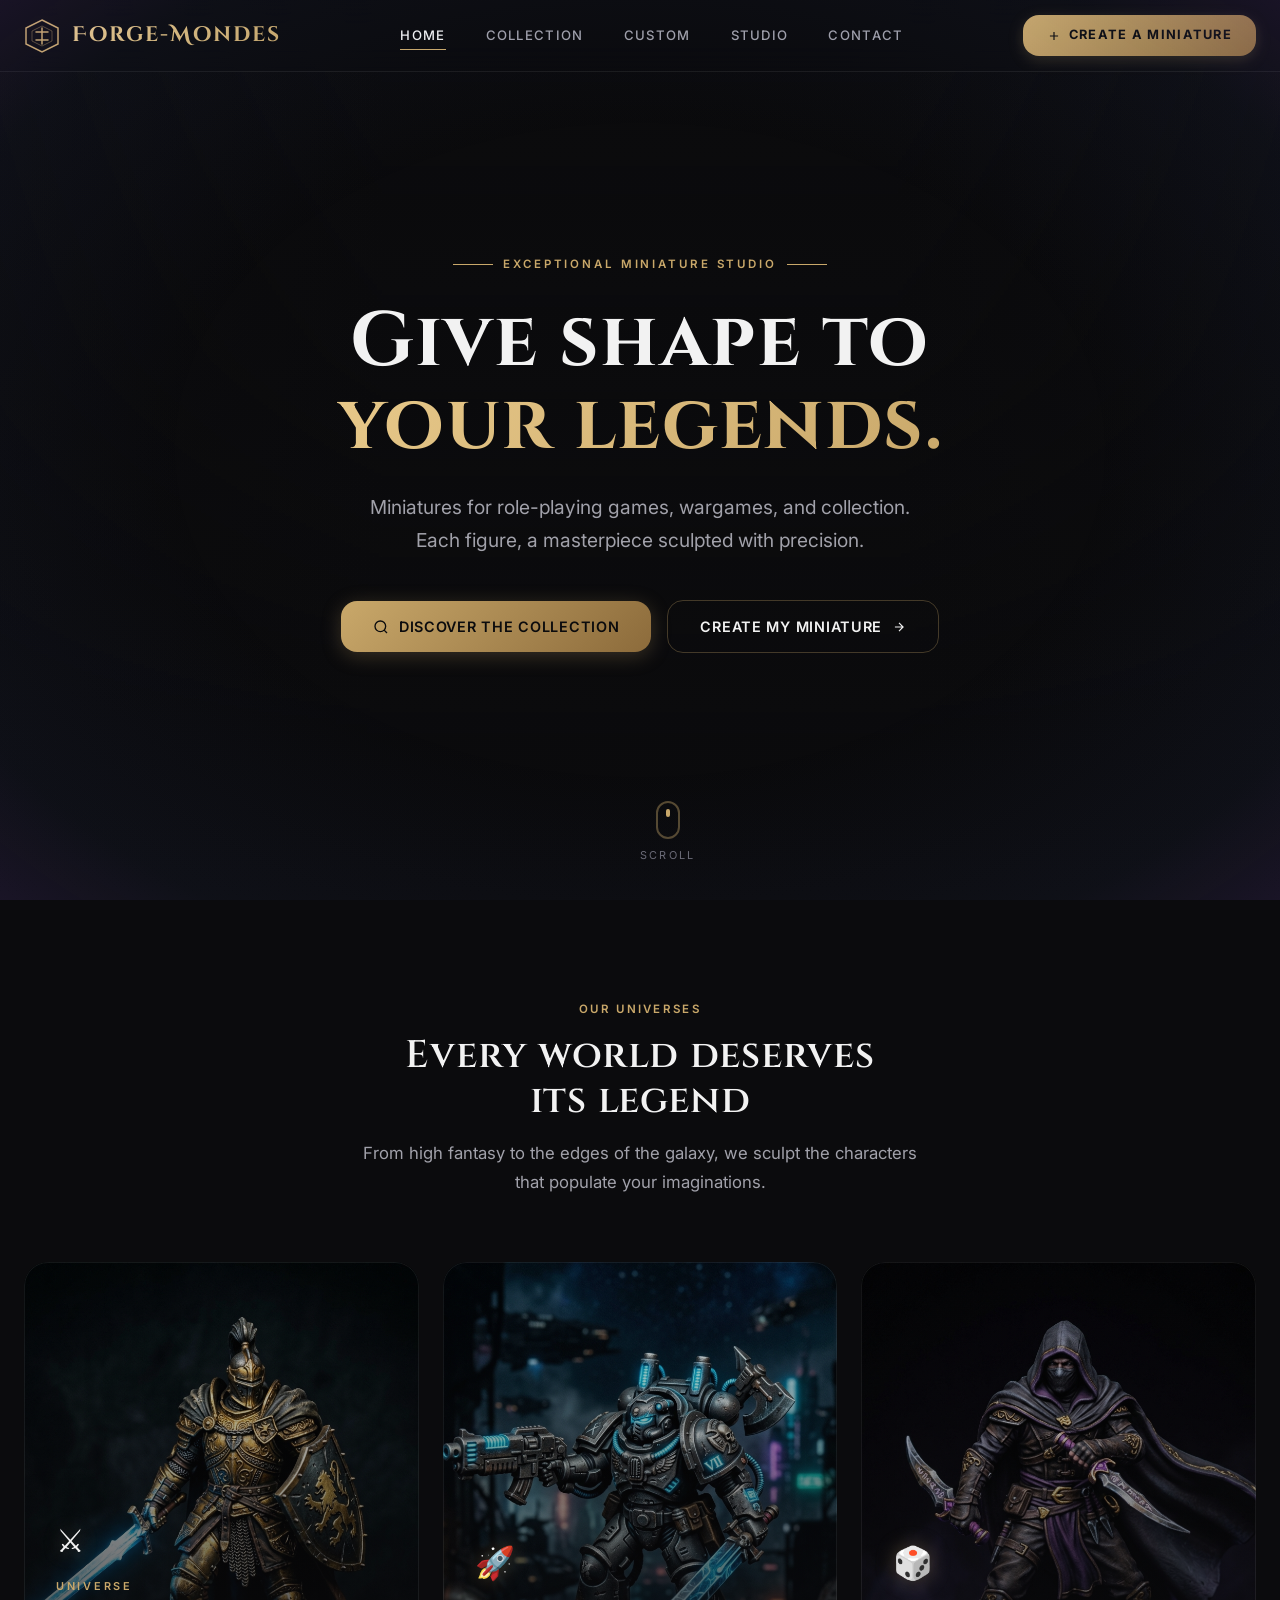
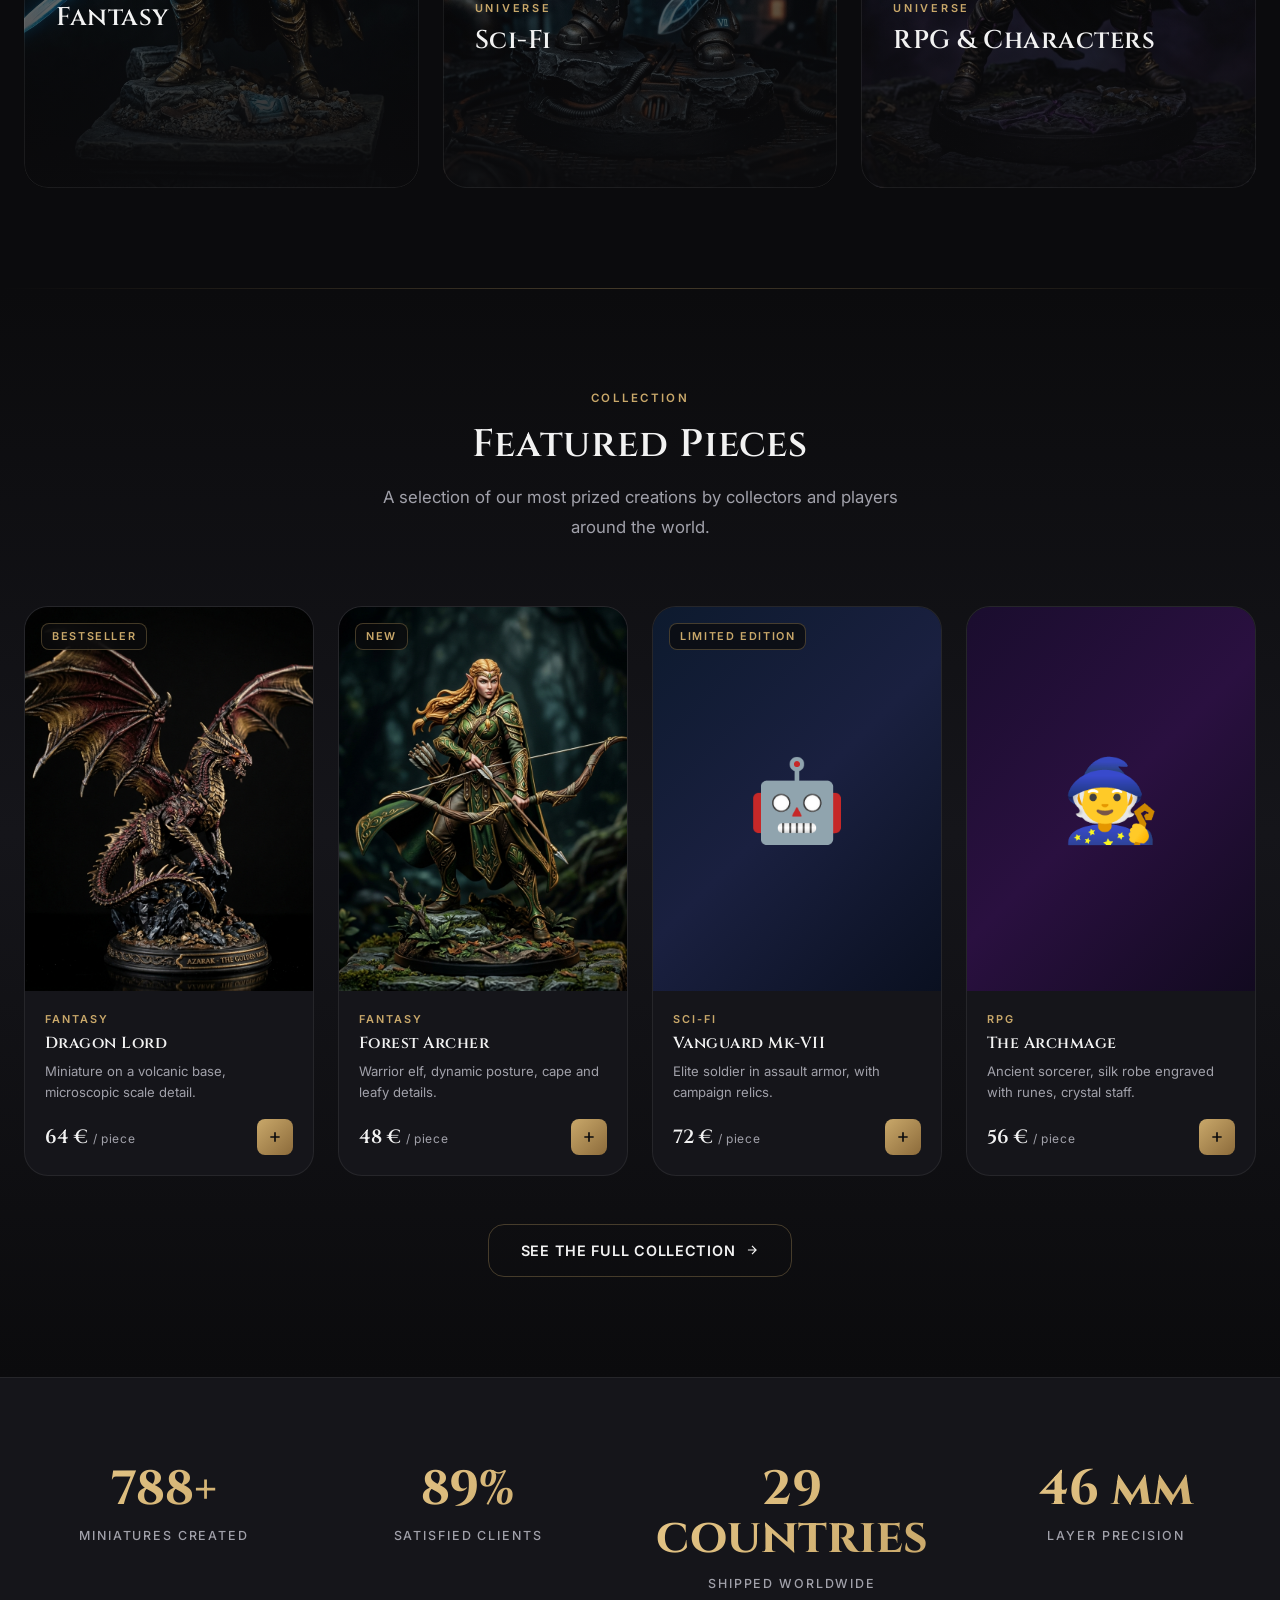
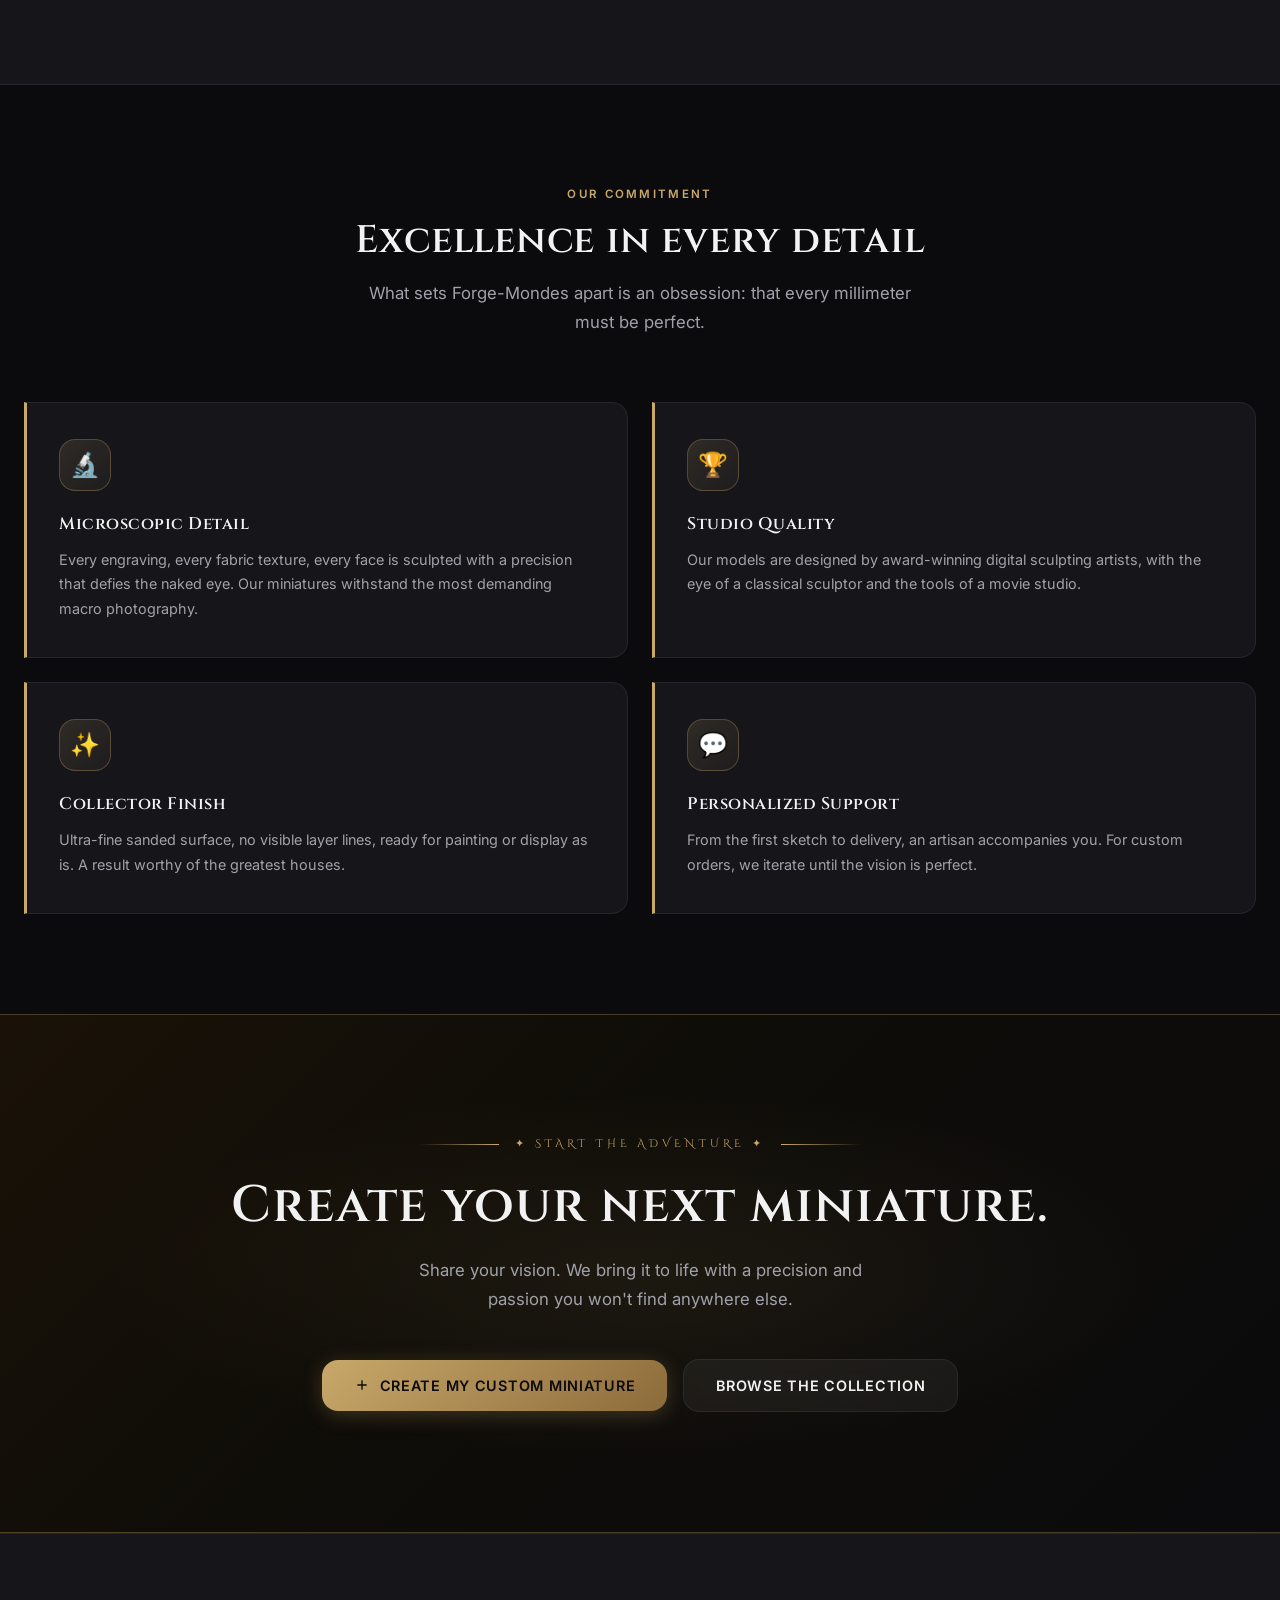
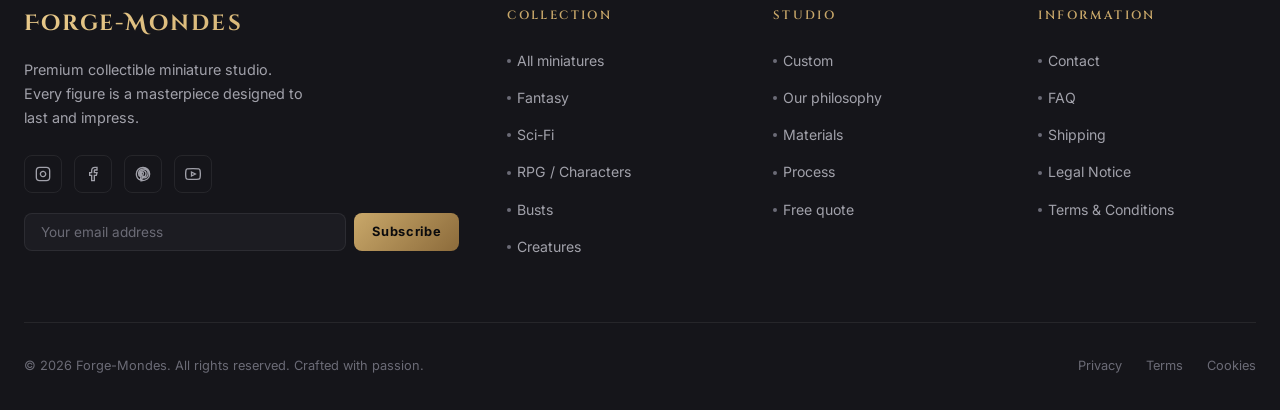
==== commit 38ab8e5b: "dfg" ====
--- a/docs/index.html
+++ b/docs/index.html
@@ -1,10 +1,10 @@
 <!DOCTYPE html>
-<html lang="fr">
+<html lang="en">
 <head>
   <meta charset="UTF-8" />
   <meta name="viewport" content="width=device-width, initial-scale=1.0" />
-  <title>FORGEBORN — Miniatures de Collection Premium</title>
-  <meta name="description" content="FORGEBORN crée des miniatures de collection d'exception pour jeux de rôle, wargames et collectionneurs. Fantasy, Sci-Fi, JDR — chaque figurine est une œuvre." />
+  <title>Forge-Mondes — Premium Collectible Miniatures</title>
+  <meta name="description" content="Forge-Mondes creates exceptional collectible miniatures for RPGs, wargames, and collectors. Fantasy, Sci-Fi, RPG — every miniature is a masterpiece." />
   <link rel="preconnect" href="https://fonts.googleapis.com" />
   <link rel="preconnect" href="https://fonts.gstatic.com" crossorigin />
   <link rel="stylesheet" href="css/base.css" />
@@ -17,9 +17,9 @@
 <!-- ═══════════════════════════════════════════════════════════
      NAVBAR
 ═══════════════════════════════════════════════════════════ -->
-<nav class="navbar" role="navigation" aria-label="Navigation principale">
+<nav class="navbar" role="navigation" aria-label="Main Navigation">
   <div class="navbar-inner">
-    <a href="index.html" class="navbar-logo" aria-label="FORGEBORN accueil">
+    <a href="index.html" class="navbar-logo" aria-label="Forge-Mondes home">
       <div class="navbar-logo-mark">
         <svg viewBox="0 0 36 36" fill="none" xmlns="http://www.w3.org/2000/svg">
           <polygon points="18,2 34,10 34,26 18,34 2,26 2,10" fill="none" stroke="#c9a86a" stroke-width="1.5"/>
@@ -27,23 +27,23 @@
           <path d="M18 10 L18 26 M12 14 L24 14 M12 22 L24 22" stroke="#c9a86a" stroke-width="1.5" stroke-linecap="round"/>
         </svg>
       </div>
-      <span class="navbar-logo-text">FORGEBORN</span>
+      <span class="navbar-logo-text">Forge-Mondes</span>
     </a>
 
     <ul class="navbar-links">
-      <li><a href="index.html" class="active">Accueil</a></li>
+      <li><a href="index.html" class="active">Home</a></li>
       <li><a href="collection.html">Collection</a></li>
-      <li><a href="custom.html">Sur mesure</a></li>
+      <li><a href="custom.html">Custom</a></li>
       <li><a href="studio.html">Studio</a></li>
       <li><a href="contact.html">Contact</a></li>
     </ul>
 
     <a href="custom.html" class="navbar-cta" id="navbar-cta-btn">
       <svg viewBox="0 0 24 24" fill="none" stroke="currentColor" stroke-width="2"><path d="M12 5v14M5 12h14"/></svg>
-      Créer une figurine
+      Create a miniature
     </a>
 
-    <button class="navbar-burger" id="burger-btn" aria-label="Menu mobile" aria-expanded="false">
+    <button class="navbar-burger" id="burger-btn" aria-label="Mobile menu" aria-expanded="false">
       <span></span><span></span><span></span>
     </button>
   </div>
@@ -51,18 +51,18 @@
 
 <!-- Mobile nav -->
 <div class="navbar-mobile" id="mobile-nav" aria-hidden="true">
-  <a href="index.html">Accueil</a>
+  <a href="index.html">Home</a>
   <a href="collection.html">Collection</a>
-  <a href="custom.html">Sur mesure</a>
+  <a href="custom.html">Custom</a>
   <a href="studio.html">Studio</a>
   <a href="contact.html">Contact</a>
-  <a href="custom.html">✦ Créer une figurine</a>
+  <a href="custom.html">✦ Create a miniature</a>
 </div>
 
 <!-- ═══════════════════════════════════════════════════════════
      HERO
 ═══════════════════════════════════════════════════════════ -->
-<section class="hero" id="hero" aria-label="Bannière principale">
+<section class="hero" id="hero" aria-label="Main Banner">
   <div class="hero-bg"></div>
   <div class="hero-overlay"></div>
   <div class="hero-overlay-sides"></div>
@@ -71,24 +71,24 @@
   <div class="hero-content">
     <div class="hero-eyebrow">
       <span class="hero-eyebrow-line"></span>
-      <span>Studio de miniatures d'exception</span>
+      <span>Exceptional Miniature Studio</span>
       <span class="hero-eyebrow-line"></span>
     </div>
 
-    <h1>Donnez forme à<br/><em>vos légendes.</em></h1>
+    <h1>Give shape to<br/><em>your legends.</em></h1>
 
     <p class="hero-subtitle">
-      Miniatures pour jeux de rôle, wargames et collection.
-      Chaque figurine, une œuvre sculptée dans la précision.
+      Miniatures for role-playing games, wargames, and collection.
+      Each figure, a masterpiece sculpted with precision.
     </p>
 
     <div class="hero-ctas">
       <a href="collection.html" class="btn btn-primary" id="hero-discover-btn">
         <svg width="16" height="16" viewBox="0 0 24 24" fill="none" stroke="currentColor" stroke-width="2"><circle cx="11" cy="11" r="8"/><path d="M21 21l-4.35-4.35"/></svg>
-        Découvrir la collection
+        Discover the collection
       </a>
       <a href="custom.html" class="btn btn-secondary" id="hero-custom-btn">
-        Créer ma figurine
+        Create my miniature
         <svg width="14" height="14" viewBox="0 0 24 24" fill="none" stroke="currentColor" stroke-width="2"><path d="M5 12h14M12 5l7 7-7 7"/></svg>
       </a>
     </div>
@@ -103,14 +103,14 @@
 </section>
 
 <!-- ═══════════════════════════════════════════════════════════
-     UNIVERS
+     UNIVERSES
 ═══════════════════════════════════════════════════════════ -->
 <section class="univers-section section" id="univers">
   <div class="container">
     <div class="section-header reveal">
-      <span class="label">Nos univers</span>
-      <h2>Chaque monde mérite<br/>sa légende</h2>
-      <p>De la haute fantasy aux confins de la galaxie, nous sculptons les personnages qui peuplent vos imaginaires.</p>
+      <span class="label">Our universes</span>
+      <h2>Every world deserves<br/>its legend</h2>
+      <p>From high fantasy to the edges of the galaxy, we sculpt the characters that populate your imaginations.</p>
     </div>
 
     <div class="univers-grid">
@@ -121,11 +121,11 @@
         <div class="univers-card-border"></div>
         <div class="univers-card-content">
           <span class="univers-card-icon">⚔️</span>
-          <span class="univers-card-label">Univers</span>
+          <span class="univers-card-label">Universe</span>
           <h3>Fantasy</h3>
-          <p>Chevaliers, mages, dragons et créatures des âges sombres. Un monde où chaque détail raconte une épopée.</p>
+          <p>Knights, mages, dragons, and creatures of the dark ages. A world where every detail tells an epic.</p>
           <a href="collection.html" class="univers-card-link">
-            Explorer
+            Explore
             <svg viewBox="0 0 24 24" fill="none" stroke="currentColor" stroke-width="2"><path d="M5 12h14M12 5l7 7-7 7"/></svg>
           </a>
         </div>
@@ -138,28 +138,28 @@
         <div class="univers-card-border"></div>
         <div class="univers-card-content">
           <span class="univers-card-icon">🚀</span>
-          <span class="univers-card-label">Univers</span>
+          <span class="univers-card-label">Universe</span>
           <h3>Sci-Fi</h3>
-          <p>Soldats du futur, aliens et machines de guerre. La précision au service d'un cosmos en guerre.</p>
+          <p>Soldiers of the future, aliens, and war machines. Precision at the service of a cosmos at war.</p>
           <a href="collection.html" class="univers-card-link">
-            Explorer
+            Explore
             <svg viewBox="0 0 24 24" fill="none" stroke="currentColor" stroke-width="2"><path d="M5 12h14M12 5l7 7-7 7"/></svg>
           </a>
         </div>
       </article>
 
-      <!-- JDR -->
+      <!-- RPG -->
       <article class="univers-card reveal reveal-delay-3">
         <div class="univers-card-bg" style="background-image: url('assets/images/card_jdr.png')"></div>
         <div class="univers-card-overlay"></div>
         <div class="univers-card-border"></div>
         <div class="univers-card-content">
           <span class="univers-card-icon">🎲</span>
-          <span class="univers-card-label">Univers</span>
-          <h3>JDR & Personnages</h3>
-          <p>Donnez un visage à votre héros. Rogues, paladins, sorciers — incarnez votre aventure sur table.</p>
+          <span class="univers-card-label">Universe</span>
+          <h3>RPG & Characters</h3>
+          <p>Give a face to your hero. Rogues, paladins, sorcerers — bring your tabletop adventure to life.</p>
           <a href="collection.html" class="univers-card-link">
-            Explorer
+            Explore
             <svg viewBox="0 0 24 24" fill="none" stroke="currentColor" stroke-width="2"><path d="M5 12h14M12 5l7 7-7 7"/></svg>
           </a>
         </div>
@@ -177,8 +177,8 @@
   <div class="container">
     <div class="section-header reveal">
       <span class="label">Collection</span>
-      <h2>Les pièces du moment</h2>
-      <p>Une sélection de nos créations les plus prisées par les collectionneurs et joueurs du monde entier.</p>
+      <h2>Featured Pieces</h2>
+      <p>A selection of our most prized creations by collectors and players around the world.</p>
     </div>
 
     <div class="products-grid">
@@ -186,19 +186,19 @@
       <!-- Product 1 -->
       <article class="product-card reveal reveal-delay-1" data-universe="fantasy" data-price="64">
         <div class="product-card-image">
-          <img src="assets/images/product_1.png" alt="Seigneur Dragon — Figurine Fantasy Premium" loading="lazy" />
+          <img src="assets/images/product_1.png" alt="Dragon Lord — Premium Fantasy Miniature" loading="lazy" />
           <span class="product-card-badge">Bestseller</span>
-          <button class="product-card-wish" aria-label="Ajouter aux favoris">
+          <button class="product-card-wish" aria-label="Add to wishlist">
             <svg width="16" height="16" viewBox="0 0 24 24" fill="none" stroke="currentColor" stroke-width="2"><path d="M20.84 4.61a5.5 5.5 0 0 0-7.78 0L12 5.67l-1.06-1.06a5.5 5.5 0 0 0-7.78 7.78l1.06 1.06L12 21.23l7.78-7.78 1.06-1.06a5.5 5.5 0 0 0 0-7.78z"/></svg>
           </button>
         </div>
         <div class="product-card-info">
           <span class="product-card-universe">Fantasy</span>
-          <h3 class="product-card-name">Seigneur Dragon</h3>
-          <p class="product-card-desc">Figurine posée sur socle volcanique, détail d'écailles microscopiques.</p>
+          <h3 class="product-card-name">Dragon Lord</h3>
+          <p class="product-card-desc">Miniature on a volcanic base, microscopic scale detail.</p>
           <div class="product-card-footer">
-            <div class="product-card-price">64 € <span>/ pièce</span></div>
-            <button class="product-card-add" aria-label="Ajouter au panier">
+            <div class="product-card-price">64 € <span>/ piece</span></div>
+            <button class="product-card-add" aria-label="Add to cart">
               <svg width="16" height="16" viewBox="0 0 24 24" fill="none" stroke="#0b0b0d" stroke-width="2.5"><line x1="12" y1="5" x2="12" y2="19"/><line x1="5" y1="12" x2="19" y2="12"/></svg>
             </button>
           </div>
@@ -208,62 +208,62 @@
       <!-- Product 2 -->
       <article class="product-card reveal reveal-delay-2" data-universe="fantasy" data-price="48">
         <div class="product-card-image">
-          <img src="assets/images/product_2.png" alt="Archère des Forêts — Figurine Elfe Premium" loading="lazy" />
-          <span class="product-card-badge">Nouveau</span>
-          <button class="product-card-wish" aria-label="Ajouter aux favoris">
+          <img src="assets/images/product_2.png" alt="Forest Archer — Premium Elf Miniature" loading="lazy" />
+          <span class="product-card-badge">New</span>
+          <button class="product-card-wish" aria-label="Add to wishlist">
             <svg width="16" height="16" viewBox="0 0 24 24" fill="none" stroke="currentColor" stroke-width="2"><path d="M20.84 4.61a5.5 5.5 0 0 0-7.78 0L12 5.67l-1.06-1.06a5.5 5.5 0 0 0-7.78 7.78l1.06 1.06L12 21.23l7.78-7.78 1.06-1.06a5.5 5.5 0 0 0 0-7.78z"/></svg>
           </button>
         </div>
         <div class="product-card-info">
           <span class="product-card-universe">Fantasy</span>
-          <h3 class="product-card-name">Archère des Forêts</h3>
-          <p class="product-card-desc">Elfe guerrière, posture dynamique, cape et détails feuillagés.</p>
+          <h3 class="product-card-name">Forest Archer</h3>
+          <p class="product-card-desc">Warrior elf, dynamic posture, cape and leafy details.</p>
           <div class="product-card-footer">
-            <div class="product-card-price">48 € <span>/ pièce</span></div>
-            <button class="product-card-add" aria-label="Ajouter au panier">
+            <div class="product-card-price">48 € <span>/ piece</span></div>
+            <button class="product-card-add" aria-label="Add to cart">
               <svg width="16" height="16" viewBox="0 0 24 24" fill="none" stroke="#0b0b0d" stroke-width="2.5"><line x1="12" y1="5" x2="12" y2="19"/><line x1="5" y1="12" x2="19" y2="12"/></svg>
             </button>
           </div>
         </div>
       </article>
 
-      <!-- Product 3 (CSS fallback) -->
+      <!-- Product 3 -->
       <article class="product-card reveal reveal-delay-3" data-universe="scifi" data-price="72">
         <div class="product-card-image" style="background: linear-gradient(135deg, #0d1a2e 0%, #1a2040 50%, #0a1020 100%);">
           <div class="product-card-image-fallback" style="font-size:5rem; position:absolute; inset:0; display:flex; align-items:center; justify-content:center;">🤖</div>
-          <span class="product-card-badge">Édition limitée</span>
-          <button class="product-card-wish" aria-label="Ajouter aux favoris">
+          <span class="product-card-badge">Limited Edition</span>
+          <button class="product-card-wish" aria-label="Add to wishlist">
             <svg width="16" height="16" viewBox="0 0 24 24" fill="none" stroke="currentColor" stroke-width="2"><path d="M20.84 4.61a5.5 5.5 0 0 0-7.78 0L12 5.67l-1.06-1.06a5.5 5.5 0 0 0-7.78 7.78l1.06 1.06L12 21.23l7.78-7.78 1.06-1.06a5.5 5.5 0 0 0 0-7.78z"/></svg>
           </button>
         </div>
         <div class="product-card-info">
           <span class="product-card-universe">Sci-Fi</span>
           <h3 class="product-card-name">Vanguard Mk-VII</h3>
-          <p class="product-card-desc">Soldat d'élite en armure d'assaut, avec reliques de campagne.</p>
+          <p class="product-card-desc">Elite soldier in assault armor, with campaign relics.</p>
           <div class="product-card-footer">
-            <div class="product-card-price">72 € <span>/ pièce</span></div>
-            <button class="product-card-add" aria-label="Ajouter au panier">
+            <div class="product-card-price">72 € <span>/ piece</span></div>
+            <button class="product-card-add" aria-label="Add to cart">
               <svg width="16" height="16" viewBox="0 0 24 24" fill="none" stroke="#0b0b0d" stroke-width="2.5"><line x1="12" y1="5" x2="12" y2="19"/><line x1="5" y1="12" x2="19" y2="12"/></svg>
             </button>
           </div>
         </div>
       </article>
 
-      <!-- Product 4 (CSS fallback) -->
+      <!-- Product 4 -->
       <article class="product-card reveal reveal-delay-4" data-universe="jdr" data-price="56">
         <div class="product-card-image" style="background: linear-gradient(135deg, #1a0d2e 0%, #2a1040 50%, #120a20 100%);">
           <div class="product-card-image-fallback" style="font-size:5rem; position:absolute; inset:0; display:flex; align-items:center; justify-content:center;">🧙</div>
-          <button class="product-card-wish" aria-label="Ajouter aux favoris">
+          <button class="product-card-wish" aria-label="Add to wishlist">
             <svg width="16" height="16" viewBox="0 0 24 24" fill="none" stroke="currentColor" stroke-width="2"><path d="M20.84 4.61a5.5 5.5 0 0 0-7.78 0L12 5.67l-1.06-1.06a5.5 5.5 0 0 0-7.78 7.78l1.06 1.06L12 21.23l7.78-7.78 1.06-1.06a5.5 5.5 0 0 0 0-7.78z"/></svg>
           </button>
         </div>
         <div class="product-card-info">
-          <span class="product-card-universe">JDR</span>
-          <h3 class="product-card-name">L'Archimage</h3>
-          <p class="product-card-desc">Sorcier ancestral, robe de soie gravée de runes, bâton en cristal.</p>
+          <span class="product-card-universe">RPG</span>
+          <h3 class="product-card-name">The Archmage</h3>
+          <p class="product-card-desc">Ancient sorcerer, silk robe engraved with runes, crystal staff.</p>
           <div class="product-card-footer">
-            <div class="product-card-price">56 € <span>/ pièce</span></div>
-            <button class="product-card-add" aria-label="Ajouter au panier">
+            <div class="product-card-price">56 € <span>/ piece</span></div>
+            <button class="product-card-add" aria-label="Add to cart">
               <svg width="16" height="16" viewBox="0 0 24 24" fill="none" stroke="#0b0b0d" stroke-width="2.5"><line x1="12" y1="5" x2="12" y2="19"/><line x1="5" y1="12" x2="19" y2="12"/></svg>
             </button>
           </div>
@@ -274,7 +274,7 @@
 
     <div class="collection-preview-cta reveal">
       <a href="collection.html" class="btn btn-secondary" id="see-all-btn">
-        Voir toute la collection
+        See the full collection
         <svg width="14" height="14" viewBox="0 0 24 24" fill="none" stroke="currentColor" stroke-width="2"><path d="M5 12h14M12 5l7 7-7 7"/></svg>
       </a>
     </div>
@@ -289,78 +289,78 @@
     <div class="stats-grid">
       <div class="stat-item reveal">
         <span class="stat-number" data-counter="850" data-suffix="+">850+</span>
-        <span class="stat-label">Figurines créées</span>
+        <span class="stat-label">Miniatures created</span>
       </div>
       <div class="stat-item reveal reveal-delay-1">
         <span class="stat-number" data-counter="97" data-suffix="%">97%</span>
-        <span class="stat-label">Clients satisfaits</span>
+        <span class="stat-label">Satisfied clients</span>
       </div>
       <div class="stat-item reveal reveal-delay-2">
-        <span class="stat-number" data-counter="32" data-suffix=" pays">32 pays</span>
-        <span class="stat-label">Livrés dans le monde</span>
+        <span class="stat-number" data-counter="32" data-suffix=" countries">32</span>
+        <span class="stat-label">Shipped worldwide</span>
       </div>
       <div class="stat-item reveal reveal-delay-3">
-        <span class="stat-number" data-counter="28" data-suffix=" µm">28 µm</span>
-        <span class="stat-label">Précision couche</span>
-      </div>
-    </div>
-  </div>
-</section>
-
-<!-- ═══════════════════════════════════════════════════════════
-     POURQUOI NOUS
+        <span class="stat-number" data-counter="50" data-suffix=" mm">50 mm</span>
+        <span class="stat-label">Layer precision</span>
+      </div>
+    </div>
+  </div>
+</section>
+
+<!-- ═══════════════════════════════════════════════════════════
+     WHY US
 ═══════════════════════════════════════════════════════════ -->
 <section class="why-us section" id="why-us">
   <div class="container">
     <div class="section-header reveal">
-      <span class="label">Notre engagement</span>
-      <h2>L'excellence, chaque détail</h2>
-      <p>Ce qui distingue FORGEBORN, c'est une obsession : que chaque millimètre soit parfait.</p>
+      <span class="label">Our commitment</span>
+      <h2>Excellence in every detail</h2>
+      <p>What sets Forge-Mondes apart is an obsession: that every millimeter must be perfect.</p>
     </div>
 
     <div class="why-grid">
       <div class="why-card reveal reveal-delay-1">
         <div class="why-card-icon">🔬</div>
-        <h4>Détail Microscopique</h4>
-        <p>Chaque gravure, chaque texture, chaque visage est sculpté avec une précision qui défie l'œil nu. Nos figurines supportent la macro-photographie.</p>
+        <h4>Microscopic Detail</h4>
+        <p>Every engraving, every fabric texture, every face is sculpted with a precision that defies the naked eye. Our miniatures withstand the most demanding macro photography.</p>
       </div>
 
       <div class="why-card reveal reveal-delay-2">
         <div class="why-card-icon">🏆</div>
-        <h4>Qualité Studio</h4>
-        <p>Nos modèles sont conçus par des artistes primés en sculpture numérique, avec un œil de sculpteur classique et les outils d'un studio de cinéma.</p>
+        <h4>Studio Quality</h4>
+        <p>Our models are designed by award-winning digital sculpting artists, with the eye of a classical sculptor and the tools of a movie studio.</p>
       </div>
 
       <div class="why-card reveal reveal-delay-3">
         <div class="why-card-icon">✨</div>
-        <h4>Finition Collection</h4>
-        <p>Surface sablée ultra-fine, sans ligne de couche visible, prête pour la peinture ou en exposition telle quelle. Un résultat digne des plus grandes maisons.</p>
+        <h4>Collector Finish</h4>
+        <p>Ultra-fine sanded surface, no visible layer lines, ready for painting or display as is. A result worthy of the greatest houses.</p>
       </div>
 
       <div class="why-card reveal reveal-delay-4">
         <div class="why-card-icon">💬</div>
-        <h4>Accompagnement Personnalisé</h4>
-        <p>De la première esquisse à la livraison, un artisan vous accompagne. Pour les commandes sur mesure, nous itérons jusqu'à ce que la vision soit parfaite.</p>
-      </div>
-    </div>
-  </div>
-</section>
-
-<!-- ═══════════════════════════════════════════════════════════
-     CTA FINAL
+        <h4>Personalized Support</h4>
+        <p>From the first sketch to delivery, an artisan accompanies you. For custom orders, we iterate until the vision is perfect.</p>
+      </div>
+    </div>
+  </div>
+</section>
+
+<!-- ═══════════════════════════════════════════════════════════
+     FINAL CTA
 ═══════════════════════════════════════════════════════════ -->
 <section class="cta-final" id="cta-final">
   <div class="container">
-    <div class="cta-final-ornament">✦ Commencer l'aventure ✦</div>
-    <h2 class="reveal">Créez votre prochaine figurine.</h2>
-    <p class="reveal reveal-delay-1">Partagez votre vision. Nous lui donnons vie avec une précision et une passion que vous ne trouverez nulle part ailleurs.</p>
+    <div class="cta-final-ornament">✦ Start the adventure ✦</div>
+    <h2 class="reveal">Create your next miniature.</h2>
+    <p class="reveal reveal-delay-1">Share your vision. We bring it to life with a precision and passion you won't find anywhere else.</p>
     <div class="cta-final-btns reveal reveal-delay-2">
       <a href="custom.html" class="btn btn-primary" id="cta-create-btn">
         <svg width="16" height="16" viewBox="0 0 24 24" fill="none" stroke="currentColor" stroke-width="2"><path d="M12 5v14M5 12h14"/></svg>
-        Créer ma figurine sur mesure
+        Create my custom miniature
       </a>
       <a href="collection.html" class="btn btn-ghost" id="cta-browse-btn">
-        Parcourir la collection
+        Browse the collection
       </a>
     </div>
   </div>
@@ -373,8 +373,8 @@
   <div class="container">
     <div class="footer-grid">
       <div class="footer-brand">
-        <span class="footer-logo">FORGEBORN</span>
-        <p>Studio de miniatures de collection premium. Chaque figurine est une œuvre pensée pour durer et impressionner.</p>
+        <span class="footer-logo">Forge-Mondes</span>
+        <p>Premium collectible miniature studio. Every figure is a masterpiece designed to last and impress.</p>
         <div class="footer-socials">
           <a href="#" class="footer-social-link" aria-label="Instagram">
             <svg viewBox="0 0 24 24" fill="none" stroke="currentColor" stroke-width="2"><rect x="2" y="2" width="20" height="20" rx="5" ry="5"/><path d="M16 11.37A4 4 0 1 1 12.63 8 4 4 0 0 1 16 11.37z"/><line x1="17.5" y1="6.5" x2="17.51" y2="6.5"/></svg>
@@ -390,51 +390,51 @@
           </a>
         </div>
         <div class="footer-newsletter">
-          <input type="email" placeholder="Votre adresse e-mail" id="newsletter-email" />
-          <button id="newsletter-btn" type="button">S'abonner</button>
+          <input type="email" placeholder="Your email address" id="newsletter-email" />
+          <button id="newsletter-btn" type="button">Subscribe</button>
         </div>
       </div>
 
       <div class="footer-col">
         <h4>Collection</h4>
         <ul>
-          <li><a href="collection.html">Toutes les figurines</a></li>
+          <li><a href="collection.html">All miniatures</a></li>
           <li><a href="collection.html">Fantasy</a></li>
           <li><a href="collection.html">Sci-Fi</a></li>
-          <li><a href="collection.html">JDR / Personnages</a></li>
-          <li><a href="collection.html">Bustes</a></li>
-          <li><a href="collection.html">Créatures</a></li>
+          <li><a href="collection.html">RPG / Characters</a></li>
+          <li><a href="collection.html">Busts</a></li>
+          <li><a href="collection.html">Creatures</a></li>
         </ul>
       </div>
 
       <div class="footer-col">
         <h4>Studio</h4>
         <ul>
-          <li><a href="custom.html">Sur mesure</a></li>
-          <li><a href="studio.html">Notre philosophie</a></li>
-          <li><a href="studio.html">Matériaux</a></li>
-          <li><a href="studio.html">Processus</a></li>
-          <li><a href="contact.html">Devis gratuit</a></li>
+          <li><a href="custom.html">Custom</a></li>
+          <li><a href="studio.html">Our philosophy</a></li>
+          <li><a href="studio.html">Materials</a></li>
+          <li><a href="studio.html">Process</a></li>
+          <li><a href="contact.html">Free quote</a></li>
         </ul>
       </div>
 
       <div class="footer-col">
-        <h4>Informations</h4>
+        <h4>Information</h4>
         <ul>
           <li><a href="contact.html">Contact</a></li>
           <li><a href="#">FAQ</a></li>
-          <li><a href="#">Livraison</a></li>
-          <li><a href="#">Mentions légales</a></li>
-          <li><a href="#">CGV</a></li>
+          <li><a href="#">Shipping</a></li>
+          <li><a href="#">Legal Notice</a></li>
+          <li><a href="#">Terms & Conditions</a></li>
         </ul>
       </div>
     </div>
 
     <div class="footer-bottom">
-      <p>© 2026 FORGEBORN. Tous droits réservés. Fait avec passion.</p>
+      <p>© 2026 Forge-Mondes. All rights reserved. Crafted with passion.</p>
       <div class="footer-bottom-links">
-        <a href="#">Confidentialité</a>
-        <a href="#">CGV</a>
+        <a href="#">Privacy</a>
+        <a href="#">Terms</a>
         <a href="#">Cookies</a>
       </div>
     </div>
@@ -448,10 +448,10 @@
   document.getElementById('newsletter-btn')?.addEventListener('click', () => {
     const email = document.getElementById('newsletter-email')?.value;
     if (email && email.includes('@')) {
-      if (window.showToast) showToast('Merci ! Vous êtes maintenant abonné.');
+      if (window.showToast) showToast('Thank you! You are now subscribed.');
       document.getElementById('newsletter-email').value = '';
     } else {
-      if (window.showToast) showToast('Adresse e-mail invalide.', 'error');
+      if (window.showToast) showToast('Invalid email address.', 'error');
     }
   });
 </script>
--- a/docs/css/base.css
+++ b/docs/css/base.css
@@ -66,6 +66,16 @@
   font-family: var(--font-body);
   line-height: 1.6;
   overflow-x: hidden;
+}
+
+/* ── Edge Mist Effect ───────────────────────────────────── */
+body::before {
+  content: '';
+  position: fixed;
+  inset: 0;
+  pointer-events: none;
+  background: radial-gradient(ellipse at center, transparent 50%, rgba(94, 124, 226, 0.05) 85%, rgba(138, 94, 226, 0.12) 100%);
+  z-index: 9999;
 }
 
 img {
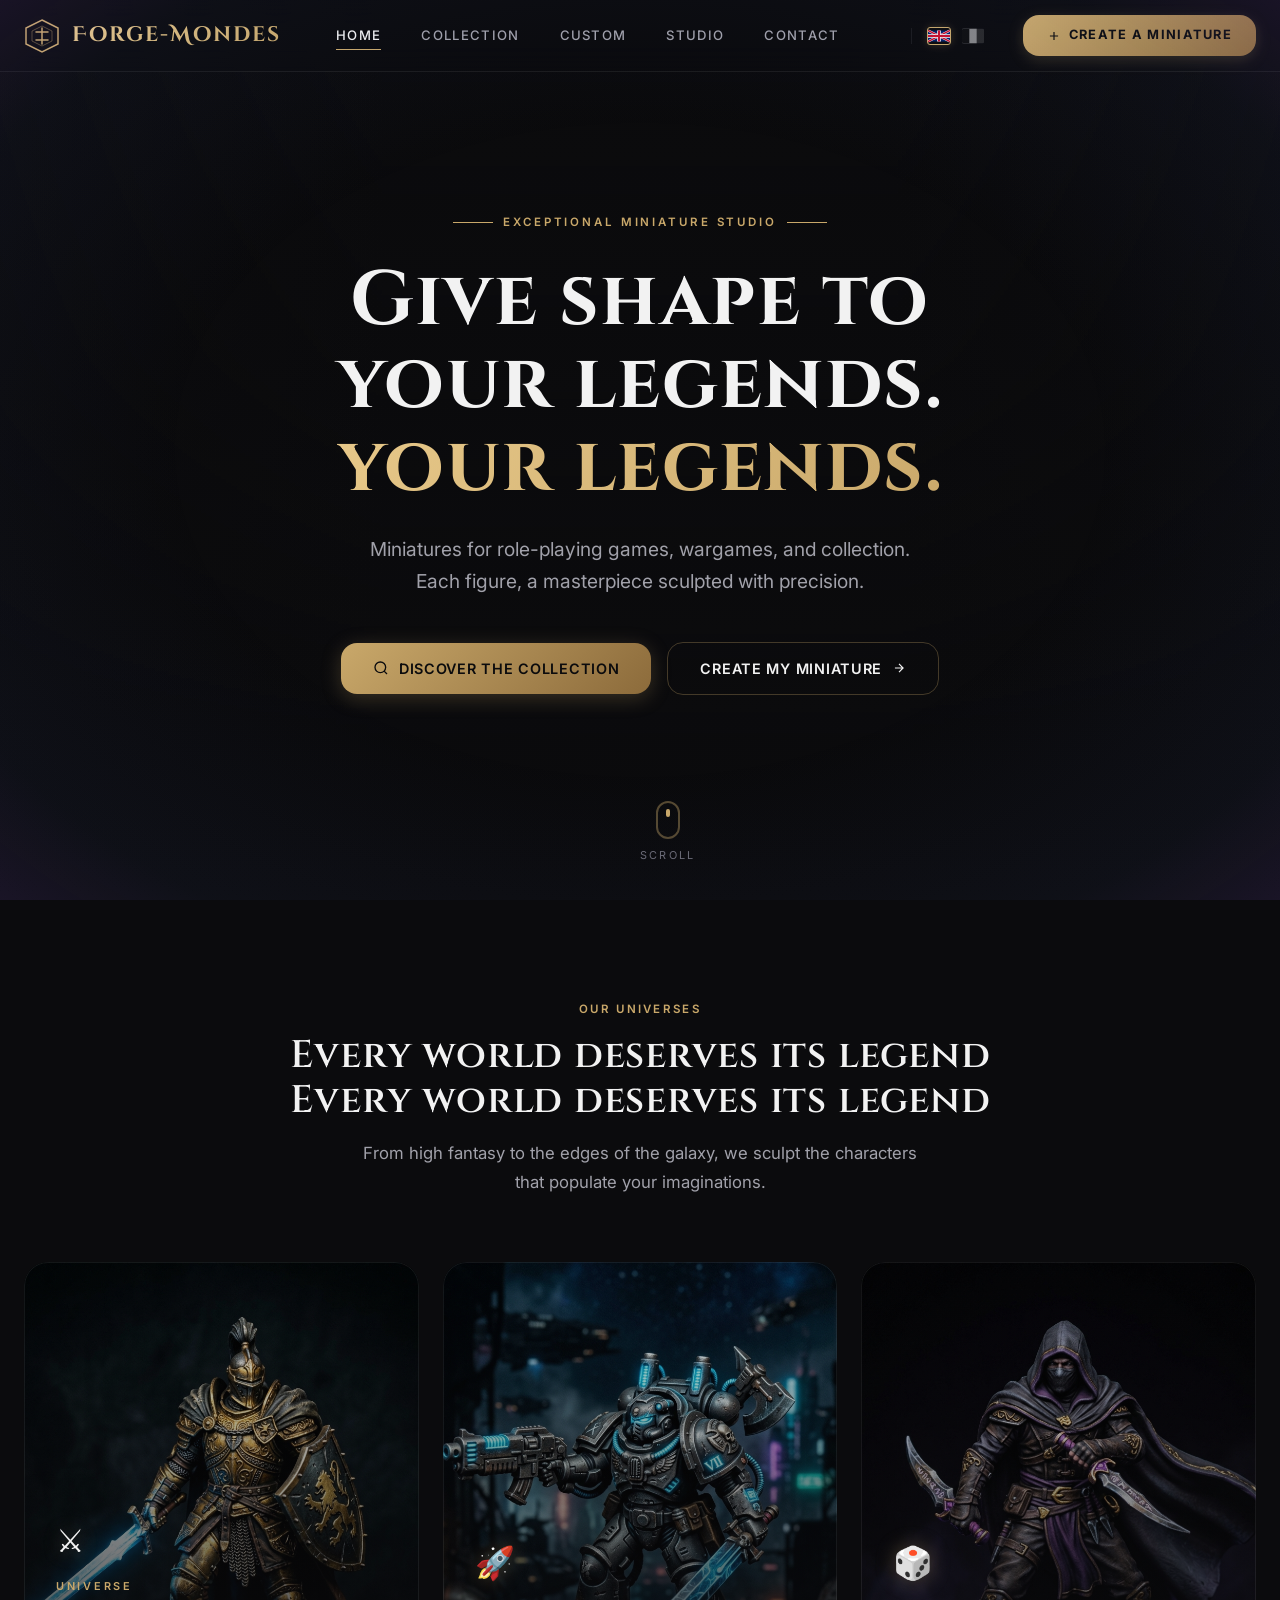
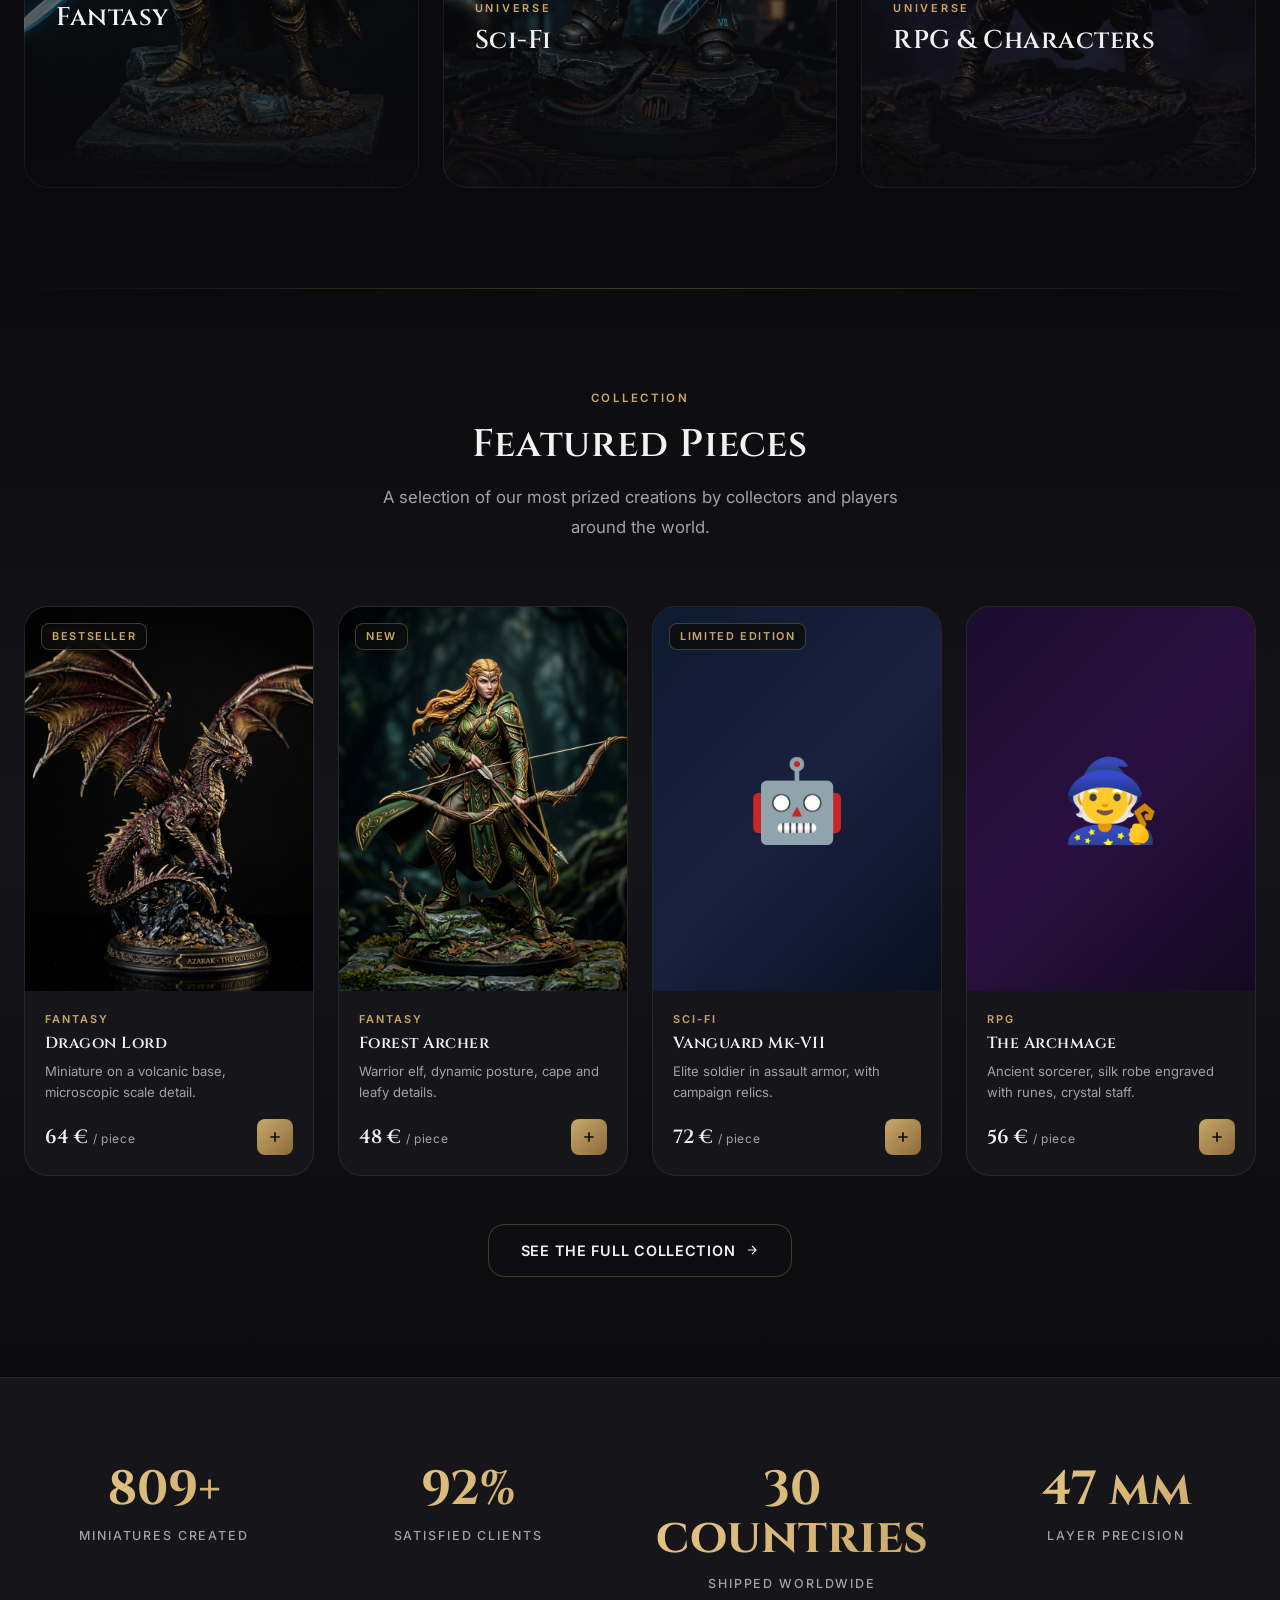
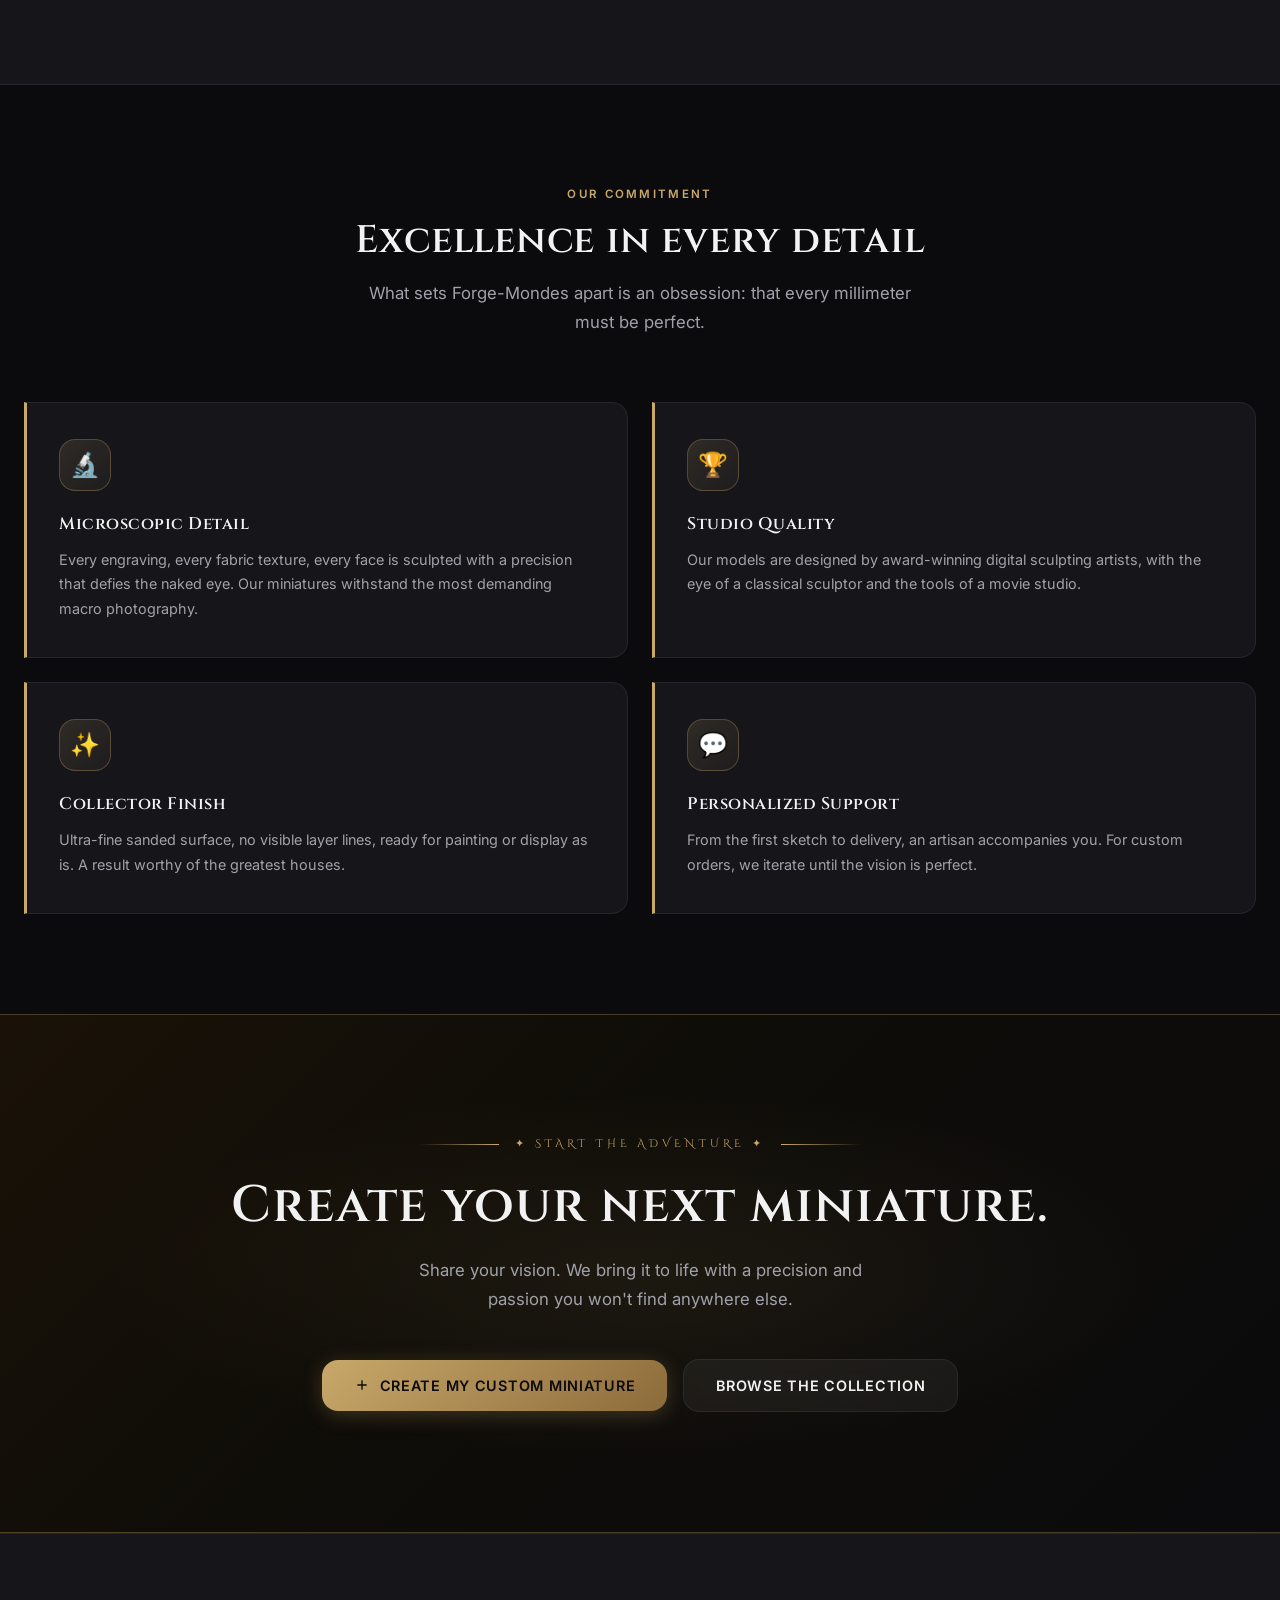
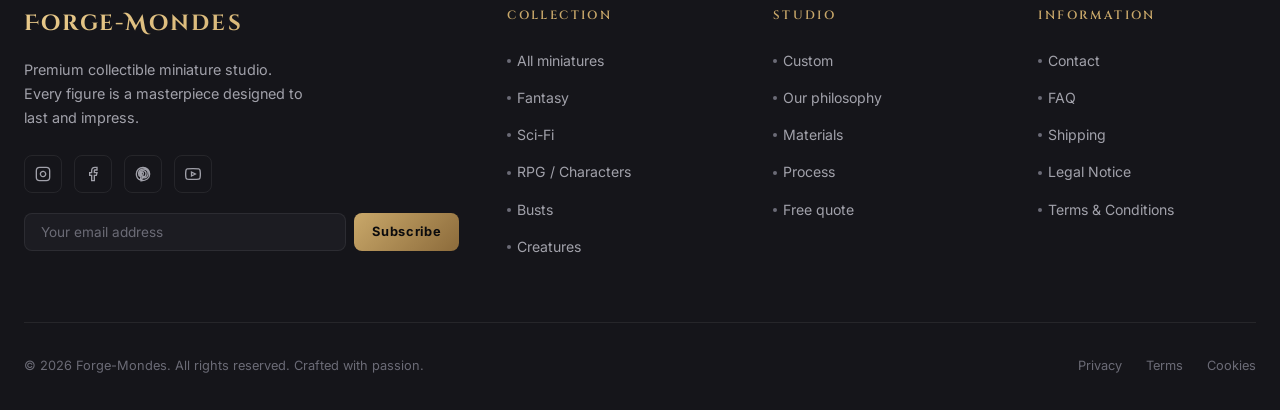
==== commit e8f1956b: "sdfg" ====
--- a/docs/index.html
+++ b/docs/index.html
@@ -3,8 +3,8 @@
 <head>
   <meta charset="UTF-8" />
   <meta name="viewport" content="width=device-width, initial-scale=1.0" />
-  <title>Forge-Mondes — Premium Collectible Miniatures</title>
-  <meta name="description" content="Forge-Mondes creates exceptional collectible miniatures for RPGs, wargames, and collectors. Fantasy, Sci-Fi, RPG — every miniature is a masterpiece." />
+  <title data-en="Forge-Mondes — Premium Collectible Miniatures" data-fr="Forge-Mondes — Figurines de Collection Premium">Forge-Mondes — Premium Collectible Miniatures</title>
+  <meta name="description" data-en="Forge-Mondes creates exceptional collectible miniatures for RPGs, wargames, and collectors. Fantasy, Sci-Fi, RPG — every miniature is a masterpiece." data-fr="Forge-Mondes crée des figurines de collection exceptionnelles pour le JdR, le wargame et les collectionneurs. Fantasy, Sci-Fi, JdR — chaque figurine est un chef-d'œuvre." content="Forge-Mondes creates exceptional collectible miniatures for RPGs, wargames, and collectors. Fantasy, Sci-Fi, RPG — every miniature is a masterpiece." />
   <link rel="preconnect" href="https://fonts.googleapis.com" />
   <link rel="preconnect" href="https://fonts.gstatic.com" crossorigin />
   <link rel="stylesheet" href="css/base.css" />
@@ -31,16 +31,25 @@
     </a>
 
     <ul class="navbar-links">
-      <li><a href="index.html" class="active">Home</a></li>
-      <li><a href="collection.html">Collection</a></li>
-      <li><a href="custom.html">Custom</a></li>
-      <li><a href="studio.html">Studio</a></li>
-      <li><a href="contact.html">Contact</a></li>
+      <li><a href="index.html" class="active" data-en="Home" data-fr="Accueil">Home</a></li>
+      <li><a href="collection.html" data-en="Collection" data-fr="Collection">Collection</a></li>
+      <li><a href="custom.html" data-en="Custom" data-fr="Personnalisation">Custom</a></li>
+      <li><a href="studio.html" data-en="Studio" data-fr="Studio">Studio</a></li>
+      <li><a href="contact.html" data-en="Contact" data-fr="Contact">Contact</a></li>
     </ul>
+
+    <div class="lang-switcher">
+      <div class="lang-flag" data-lang="en" title="English">
+        <svg viewBox="0 0 60 30"><path fill="#012169" d="M0 0h60v30H0z"/><path fill="#FFF" d="m0 0 60 30m0-30L0 30"/><path stroke="#FFF" stroke-width="6" d="m0 0 60 30m0-30L0 30"/><path stroke="#C8102E" stroke-width="4" d="m0 0 60 30m0-30L0 30"/><path stroke="#FFF" stroke-width="10" d="M30 0v30M0 15h60"/><path stroke="#C8102E" stroke-width="6" d="M30 0v30M0 15h60"/></svg>
+      </div>
+      <div class="lang-flag" data-lang="fr" title="Français">
+        <svg viewBox="0 0 3 2"><path fill="#EC1B24" d="M0 0h3v2H0z"/><path fill="#FFF" d="M0 0h2v2H0z"/><path fill="#051440" d="M0 0h1v2H0z"/></svg>
+      </div>
+    </div>
 
     <a href="custom.html" class="navbar-cta" id="navbar-cta-btn">
       <svg viewBox="0 0 24 24" fill="none" stroke="currentColor" stroke-width="2"><path d="M12 5v14M5 12h14"/></svg>
-      Create a miniature
+      <span data-en="Create a miniature" data-fr="Créer une figurine">Create a miniature</span>
     </a>
 
     <button class="navbar-burger" id="burger-btn" aria-label="Mobile menu" aria-expanded="false">
@@ -51,12 +60,12 @@
 
 <!-- Mobile nav -->
 <div class="navbar-mobile" id="mobile-nav" aria-hidden="true">
-  <a href="index.html">Home</a>
-  <a href="collection.html">Collection</a>
-  <a href="custom.html">Custom</a>
-  <a href="studio.html">Studio</a>
-  <a href="contact.html">Contact</a>
-  <a href="custom.html">✦ Create a miniature</a>
+  <a href="index.html" data-en="Home" data-fr="Accueil">Home</a>
+  <a href="collection.html" data-en="Collection" data-fr="Collection">Collection</a>
+  <a href="custom.html" data-en="Custom" data-fr="Personnalisation">Custom</a>
+  <a href="studio.html" data-en="Studio" data-fr="Studio">Studio</a>
+  <a href="contact.html" data-en="Contact" data-fr="Contact">Contact</a>
+  <a href="custom.html"><span data-en="✦ Create a miniature" data-fr="✦ Créer une figurine">✦ Create a miniature</span></a>
 </div>
 
 <!-- ═══════════════════════════════════════════════════════════
@@ -71,13 +80,13 @@
   <div class="hero-content">
     <div class="hero-eyebrow">
       <span class="hero-eyebrow-line"></span>
-      <span>Exceptional Miniature Studio</span>
+      <span data-en="Exceptional Miniature Studio" data-fr="Studio de figurines d'exception">Exceptional Miniature Studio</span>
       <span class="hero-eyebrow-line"></span>
     </div>
 
-    <h1>Give shape to<br/><em>your legends.</em></h1>
-
-    <p class="hero-subtitle">
+    <h1 data-en="Give shape to your legends." data-fr="Donnez forme à vos légendes.">Give shape to<br/><em>your legends.</em></h1>
+
+    <p class="hero-subtitle" data-en="Miniatures for role-playing games, wargames, and collection. Each figure, a masterpiece sculpted with precision." data-fr="Figurines pour jeux de rôle, wargames et collection. Chaque pièce, un chef-d'œuvre sculpté avec précision.">
       Miniatures for role-playing games, wargames, and collection.
       Each figure, a masterpiece sculpted with precision.
     </p>
@@ -85,10 +94,10 @@
     <div class="hero-ctas">
       <a href="collection.html" class="btn btn-primary" id="hero-discover-btn">
         <svg width="16" height="16" viewBox="0 0 24 24" fill="none" stroke="currentColor" stroke-width="2"><circle cx="11" cy="11" r="8"/><path d="M21 21l-4.35-4.35"/></svg>
-        Discover the collection
+        <span data-en="Discover the collection" data-fr="Découvrir la collection">Discover the collection</span>
       </a>
       <a href="custom.html" class="btn btn-secondary" id="hero-custom-btn">
-        Create my miniature
+        <span data-en="Create my miniature" data-fr="Créer ma figurine">Create my miniature</span>
         <svg width="14" height="14" viewBox="0 0 24 24" fill="none" stroke="currentColor" stroke-width="2"><path d="M5 12h14M12 5l7 7-7 7"/></svg>
       </a>
     </div>
@@ -98,7 +107,7 @@
     <div class="scroll-mouse">
       <div class="scroll-mouse-dot"></div>
     </div>
-    <span>Scroll</span>
+    <span data-en="Scroll" data-fr="Défiler">Scroll</span>
   </div>
 </section>
 
@@ -108,9 +117,9 @@
 <section class="univers-section section" id="univers">
   <div class="container">
     <div class="section-header reveal">
-      <span class="label">Our universes</span>
-      <h2>Every world deserves<br/>its legend</h2>
-      <p>From high fantasy to the edges of the galaxy, we sculpt the characters that populate your imaginations.</p>
+      <span class="label" data-en="Our universes" data-fr="Nos univers">Our universes</span>
+      <h2 data-en="Every world deserves its legend" data-fr="Chaque monde mérite sa légende">Every world deserves<br/>its legend</h2>
+      <p data-en="From high fantasy to the edges of the galaxy, we sculpt the characters that populate your imaginations." data-fr="De la fantasy épique aux confins de la galaxie, nous sculptons les personnages qui peuplent vos imaginaires.">From high fantasy to the edges of the galaxy, we sculpt the characters that populate your imaginations.</p>
     </div>
 
     <div class="univers-grid">
@@ -121,11 +130,11 @@
         <div class="univers-card-border"></div>
         <div class="univers-card-content">
           <span class="univers-card-icon">⚔️</span>
-          <span class="univers-card-label">Universe</span>
-          <h3>Fantasy</h3>
-          <p>Knights, mages, dragons, and creatures of the dark ages. A world where every detail tells an epic.</p>
+          <span class="univers-card-label" data-en="Universe" data-fr="Univers">Universe</span>
+          <h3 data-en="Fantasy" data-fr="Fantasy">Fantasy</h3>
+          <p data-en="Knights, mages, dragons, and creatures of the dark ages. A world where every detail tells an epic." data-fr="Chevaliers, mages, dragons et créatures des âges sombres. Un monde où chaque détail raconte une épopée.">Knights, mages, dragons, and creatures of the dark ages. A world where every detail tells an epic.</p>
           <a href="collection.html" class="univers-card-link">
-            Explore
+            <span data-en="Explore" data-fr="Explorer">Explore</span>
             <svg viewBox="0 0 24 24" fill="none" stroke="currentColor" stroke-width="2"><path d="M5 12h14M12 5l7 7-7 7"/></svg>
           </a>
         </div>
@@ -138,11 +147,11 @@
         <div class="univers-card-border"></div>
         <div class="univers-card-content">
           <span class="univers-card-icon">🚀</span>
-          <span class="univers-card-label">Universe</span>
-          <h3>Sci-Fi</h3>
-          <p>Soldiers of the future, aliens, and war machines. Precision at the service of a cosmos at war.</p>
+          <span class="univers-card-label" data-en="Universe" data-fr="Univers">Universe</span>
+          <h3 data-en="Sci-Fi" data-fr="Sci-Fi">Sci-Fi</h3>
+          <p data-en="Soldiers of the future, aliens, and war machines. Precision at the service of a cosmos at war." data-fr="Soldats du futur, aliens et machines de guerre. La précision au service d'un cosmos en guerre.">Soldiers of the future, aliens, and war machines. Precision at the service of a cosmos at war.</p>
           <a href="collection.html" class="univers-card-link">
-            Explore
+            <span data-en="Explore" data-fr="Explorer">Explore</span>
             <svg viewBox="0 0 24 24" fill="none" stroke="currentColor" stroke-width="2"><path d="M5 12h14M12 5l7 7-7 7"/></svg>
           </a>
         </div>
@@ -155,11 +164,11 @@
         <div class="univers-card-border"></div>
         <div class="univers-card-content">
           <span class="univers-card-icon">🎲</span>
-          <span class="univers-card-label">Universe</span>
-          <h3>RPG & Characters</h3>
-          <p>Give a face to your hero. Rogues, paladins, sorcerers — bring your tabletop adventure to life.</p>
+          <span class="univers-card-label" data-en="Universe" data-fr="Univers">Universe</span>
+          <h3 data-en="RPG & Characters" data-fr="JdR & Personnages">RPG & Characters</h3>
+          <p data-en="Give a face to your hero. Rogues, paladins, sorcerers — bring your tabletop adventure to life." data-fr="Donnez un visage à votre héros. Voleurs, paladins, sorciers — donnez vie à vos aventures sur table.">Give a face to your hero. Rogues, paladins, sorcerers — bring your tabletop adventure to life.</p>
           <a href="collection.html" class="univers-card-link">
-            Explore
+            <span data-en="Explore" data-fr="Explorer">Explore</span>
             <svg viewBox="0 0 24 24" fill="none" stroke="currentColor" stroke-width="2"><path d="M5 12h14M12 5l7 7-7 7"/></svg>
           </a>
         </div>
@@ -176,9 +185,9 @@
 <section class="collection-preview" id="collection-preview">
   <div class="container">
     <div class="section-header reveal">
-      <span class="label">Collection</span>
-      <h2>Featured Pieces</h2>
-      <p>A selection of our most prized creations by collectors and players around the world.</p>
+      <span class="label" data-en="Collection" data-fr="Collection">Collection</span>
+      <h2 data-en="Featured Pieces" data-fr="Pièces d'exception">Featured Pieces</h2>
+      <p data-en="A selection of our most prized creations by collectors and players around the world." data-fr="Une sélection de nos créations les plus prisées par les collectionneurs du monde entier.">A selection of our most prized creations by collectors and players around the world.</p>
     </div>
 
     <div class="products-grid">
@@ -193,11 +202,11 @@
           </button>
         </div>
         <div class="product-card-info">
-          <span class="product-card-universe">Fantasy</span>
-          <h3 class="product-card-name">Dragon Lord</h3>
-          <p class="product-card-desc">Miniature on a volcanic base, microscopic scale detail.</p>
+          <span class="product-card-universe" data-en="Fantasy" data-fr="Fantasy">Fantasy</span>
+          <h3 class="product-card-name" data-en="Dragon Lord" data-fr="Seigneur Dragon">Dragon Lord</h3>
+          <p class="product-card-desc" data-en="Miniature on a volcanic base, microscopic scale detail." data-fr="Figurine sur socle volcanique, détails à l'échelle microscopique.">Miniature on a volcanic base, microscopic scale detail.</p>
           <div class="product-card-footer">
-            <div class="product-card-price">64 € <span>/ piece</span></div>
+            <div class="product-card-price">64 € <span data-en="/ piece" data-fr="/ pièce">/ piece</span></div>
             <button class="product-card-add" aria-label="Add to cart">
               <svg width="16" height="16" viewBox="0 0 24 24" fill="none" stroke="#0b0b0d" stroke-width="2.5"><line x1="12" y1="5" x2="12" y2="19"/><line x1="5" y1="12" x2="19" y2="12"/></svg>
             </button>
@@ -215,11 +224,11 @@
           </button>
         </div>
         <div class="product-card-info">
-          <span class="product-card-universe">Fantasy</span>
-          <h3 class="product-card-name">Forest Archer</h3>
-          <p class="product-card-desc">Warrior elf, dynamic posture, cape and leafy details.</p>
+          <span class="product-card-universe" data-en="Fantasy" data-fr="Fantasy">Fantasy</span>
+          <h3 class="product-card-name" data-en="Forest Archer" data-fr="Archer de la Forêt">Forest Archer</h3>
+          <p class="product-card-desc" data-en="Warrior elf, dynamic posture, cape and leafy details." data-fr="Elfe guerrier, posture dynamique, cape et détails de feuillage.">Warrior elf, dynamic posture, cape and leafy details.</p>
           <div class="product-card-footer">
-            <div class="product-card-price">48 € <span>/ piece</span></div>
+            <div class="product-card-price">48 € <span data-en="/ piece" data-fr="/ pièce">/ piece</span></div>
             <button class="product-card-add" aria-label="Add to cart">
               <svg width="16" height="16" viewBox="0 0 24 24" fill="none" stroke="#0b0b0d" stroke-width="2.5"><line x1="12" y1="5" x2="12" y2="19"/><line x1="5" y1="12" x2="19" y2="12"/></svg>
             </button>
@@ -237,11 +246,11 @@
           </button>
         </div>
         <div class="product-card-info">
-          <span class="product-card-universe">Sci-Fi</span>
-          <h3 class="product-card-name">Vanguard Mk-VII</h3>
-          <p class="product-card-desc">Elite soldier in assault armor, with campaign relics.</p>
+          <span class="product-card-universe" data-en="Sci-Fi" data-fr="Sci-Fi">Sci-Fi</span>
+          <h3 class="product-card-name" data-en="Vanguard Mk-VII" data-fr="Vanguard Mk-VII">Vanguard Mk-VII</h3>
+          <p class="product-card-desc" data-en="Elite soldier in assault armor, with campaign relics." data-fr="Soldat d'élite en armure d'assaut, avec reliques de campagne.">Elite soldier in assault armor, with campaign relics.</p>
           <div class="product-card-footer">
-            <div class="product-card-price">72 € <span>/ piece</span></div>
+            <div class="product-card-price">72 € <span data-en="/ piece" data-fr="/ pièce">/ piece</span></div>
             <button class="product-card-add" aria-label="Add to cart">
               <svg width="16" height="16" viewBox="0 0 24 24" fill="none" stroke="#0b0b0d" stroke-width="2.5"><line x1="12" y1="5" x2="12" y2="19"/><line x1="5" y1="12" x2="19" y2="12"/></svg>
             </button>
@@ -258,11 +267,11 @@
           </button>
         </div>
         <div class="product-card-info">
-          <span class="product-card-universe">RPG</span>
-          <h3 class="product-card-name">The Archmage</h3>
-          <p class="product-card-desc">Ancient sorcerer, silk robe engraved with runes, crystal staff.</p>
+          <span class="product-card-universe" data-en="RPG" data-fr="JdR">RPG</span>
+          <h3 class="product-card-name" data-en="The Archmage" data-fr="L'Archimage">The Archmage</h3>
+          <p class="product-card-desc" data-en="Ancient sorcerer, silk robe engraved with runes, crystal staff." data-fr="Sorcier ancestral, robe de soie gravée de runes, bâton de cristal.">Ancient sorcerer, silk robe engraved with runes, crystal staff.</p>
           <div class="product-card-footer">
-            <div class="product-card-price">56 € <span>/ piece</span></div>
+            <div class="product-card-price">56 € <span data-en="/ piece" data-fr="/ pièce">/ piece</span></div>
             <button class="product-card-add" aria-label="Add to cart">
               <svg width="16" height="16" viewBox="0 0 24 24" fill="none" stroke="#0b0b0d" stroke-width="2.5"><line x1="12" y1="5" x2="12" y2="19"/><line x1="5" y1="12" x2="19" y2="12"/></svg>
             </button>
@@ -274,7 +283,7 @@
 
     <div class="collection-preview-cta reveal">
       <a href="collection.html" class="btn btn-secondary" id="see-all-btn">
-        See the full collection
+        <span data-en="See the full collection" data-fr="Voir toute la collection">See the full collection</span>
         <svg width="14" height="14" viewBox="0 0 24 24" fill="none" stroke="currentColor" stroke-width="2"><path d="M5 12h14M12 5l7 7-7 7"/></svg>
       </a>
     </div>
@@ -289,19 +298,19 @@
     <div class="stats-grid">
       <div class="stat-item reveal">
         <span class="stat-number" data-counter="850" data-suffix="+">850+</span>
-        <span class="stat-label">Miniatures created</span>
+        <span class="stat-label" data-en="Miniatures created" data-fr="Figurines créées">Miniatures created</span>
       </div>
       <div class="stat-item reveal reveal-delay-1">
         <span class="stat-number" data-counter="97" data-suffix="%">97%</span>
-        <span class="stat-label">Satisfied clients</span>
+        <span class="stat-label" data-en="Satisfied clients" data-fr="Clients satisfaits">Satisfied clients</span>
       </div>
       <div class="stat-item reveal reveal-delay-2">
         <span class="stat-number" data-counter="32" data-suffix=" countries">32</span>
-        <span class="stat-label">Shipped worldwide</span>
+        <span class="stat-label" data-en="Shipped worldwide" data-fr="Expédiées dans le monde">Shipped worldwide</span>
       </div>
       <div class="stat-item reveal reveal-delay-3">
         <span class="stat-number" data-counter="50" data-suffix=" mm">50 mm</span>
-        <span class="stat-label">Layer precision</span>
+        <span class="stat-label" data-en="Layer precision" data-fr="Précision de couche">Layer precision</span>
       </div>
     </div>
   </div>
@@ -313,34 +322,34 @@
 <section class="why-us section" id="why-us">
   <div class="container">
     <div class="section-header reveal">
-      <span class="label">Our commitment</span>
-      <h2>Excellence in every detail</h2>
-      <p>What sets Forge-Mondes apart is an obsession: that every millimeter must be perfect.</p>
+      <span class="label" data-en="Our commitment" data-fr="Notre engagement">Our commitment</span>
+      <h2 data-en="Excellence in every detail" data-fr="L'excellence dans chaque détail">Excellence in every detail</h2>
+      <p data-en="What sets Forge-Mondes apart is an obsession: that every millimeter must be perfect." data-fr="Ce qui distingue Forge-Mondes, c'est une obsession : chaque millimètre doit être parfait.">What sets Forge-Mondes apart is an obsession: that every millimeter must be perfect.</p>
     </div>
 
     <div class="why-grid">
       <div class="why-card reveal reveal-delay-1">
         <div class="why-card-icon">🔬</div>
-        <h4>Microscopic Detail</h4>
-        <p>Every engraving, every fabric texture, every face is sculpted with a precision that defies the naked eye. Our miniatures withstand the most demanding macro photography.</p>
+        <h4 data-en="Microscopic Detail" data-fr="Détail microscopique">Microscopic Detail</h4>
+        <p data-en="Every engraving, every fabric texture, every face is sculpted with a precision that defies the naked eye. Our miniatures withstand the most demanding macro photography." data-fr="Chaque gravure, chaque texture, chaque visage est sculpté avec une précision qui défie l'œil nu. Nos figurines résistent aux macrophotographies les plus exigeantes.">Every engraving, every fabric texture, every face is sculpted with a precision that defies the naked eye. Our miniatures withstand the most demanding macro photography.</p>
       </div>
 
       <div class="why-card reveal reveal-delay-2">
         <div class="why-card-icon">🏆</div>
-        <h4>Studio Quality</h4>
-        <p>Our models are designed by award-winning digital sculpting artists, with the eye of a classical sculptor and the tools of a movie studio.</p>
+        <h4 data-en="Studio Quality" data-fr="Qualité Studio">Studio Quality</h4>
+        <p data-en="Our models are designed by award-winning digital sculpting artists, with the eye of a classical sculptor and the tools of a movie studio." data-fr="Nos modèles sont conçus par des artistes sculpteurs numériques primés, avec l'œil du sculpteur classique et les outils d'un studio de cinéma.">Our models are designed by award-winning digital sculpting artists, with the eye of a classical sculptor and the tools of a movie studio.</p>
       </div>
 
       <div class="why-card reveal reveal-delay-3">
         <div class="why-card-icon">✨</div>
-        <h4>Collector Finish</h4>
-        <p>Ultra-fine sanded surface, no visible layer lines, ready for painting or display as is. A result worthy of the greatest houses.</p>
+        <h4 data-en="Collector Finish" data-fr="Finition Collection">Collector Finish</h4>
+        <p data-en="Ultra-fine sanded surface, no visible layer lines, ready for painting or display as is. A result worthy of the greatest houses." data-fr="Surface poncée ultra-fine, pas de lignes de couche visibles, prête à peindre ou à exposer. Un résultat digne des plus grandes maisons.">Ultra-fine sanded surface, no visible layer lines, ready for painting or display as is. A result worthy of the greatest houses.</p>
       </div>
 
       <div class="why-card reveal reveal-delay-4">
         <div class="why-card-icon">💬</div>
-        <h4>Personalized Support</h4>
-        <p>From the first sketch to delivery, an artisan accompanies you. For custom orders, we iterate until the vision is perfect.</p>
+        <h4 data-en="Personalized Support" data-fr="Accompagnement personnalisé">Personalized Support</h4>
+        <p data-en="From the first sketch to delivery, an artisan accompanies you. For custom orders, we iterate until the vision is perfect." data-fr="De la première esquisse à la livraison, un artisan vous accompagne. Pour les commandes personnalisées, nous itérons jusqu'à ce que la vision soit parfaite.">From the first sketch to delivery, an artisan accompanies you. For custom orders, we iterate until the vision is perfect.</p>
       </div>
     </div>
   </div>
@@ -351,16 +360,16 @@
 ═══════════════════════════════════════════════════════════ -->
 <section class="cta-final" id="cta-final">
   <div class="container">
-    <div class="cta-final-ornament">✦ Start the adventure ✦</div>
-    <h2 class="reveal">Create your next miniature.</h2>
-    <p class="reveal reveal-delay-1">Share your vision. We bring it to life with a precision and passion you won't find anywhere else.</p>
+    <div class="cta-final-ornament" data-en="✦ Start the adventure ✦" data-fr="✦ Commencez l'aventure ✦">✦ Start the adventure ✦</div>
+    <h2 class="reveal" data-en="Create your next miniature." data-fr="Créez votre prochaine figurine.">Create your next miniature.</h2>
+    <p class="reveal reveal-delay-1" data-en="Share your vision. We bring it to life with a precision and passion you won't find anywhere else." data-fr="Partagez votre vision. Nous lui donnons vie avec une précision et une passion que vous ne trouverez nulle part ailleurs.">Share your vision. We bring it to life with a precision and passion you won't find anywhere else.</p>
     <div class="cta-final-btns reveal reveal-delay-2">
       <a href="custom.html" class="btn btn-primary" id="cta-create-btn">
         <svg width="16" height="16" viewBox="0 0 24 24" fill="none" stroke="currentColor" stroke-width="2"><path d="M12 5v14M5 12h14"/></svg>
-        Create my custom miniature
+        <span data-en="Create my custom miniature" data-fr="Créer ma figurine personnalisée">Create my custom miniature</span>
       </a>
       <a href="collection.html" class="btn btn-ghost" id="cta-browse-btn">
-        Browse the collection
+        <span data-en="Browse the collection" data-fr="Parcourir la collection">Browse the collection</span>
       </a>
     </div>
   </div>
@@ -374,9 +383,9 @@
     <div class="footer-grid">
       <div class="footer-brand">
         <span class="footer-logo">Forge-Mondes</span>
-        <p>Premium collectible miniature studio. Every figure is a masterpiece designed to last and impress.</p>
+        <p data-en="Premium collectible miniature studio. Every figure is a masterpiece designed to last and impress." data-fr="Studio de figurines de collection premium. Chaque figurine est un chef-d'œuvre conçu pour durer et impressionner.">Premium collectible miniature studio. Every figure is a masterpiece designed to last and impress.</p>
         <div class="footer-socials">
-          <a href="#" class="footer-social-link" aria-label="Instagram">
+          <a href="#" class="footer-social-link" aria-label="Instagram" data-fr="Instagram" data-en="Instagram">
             <svg viewBox="0 0 24 24" fill="none" stroke="currentColor" stroke-width="2"><rect x="2" y="2" width="20" height="20" rx="5" ry="5"/><path d="M16 11.37A4 4 0 1 1 12.63 8 4 4 0 0 1 16 11.37z"/><line x1="17.5" y1="6.5" x2="17.51" y2="6.5"/></svg>
           </a>
           <a href="#" class="footer-social-link" aria-label="Facebook">
@@ -390,52 +399,52 @@
           </a>
         </div>
         <div class="footer-newsletter">
-          <input type="email" placeholder="Your email address" id="newsletter-email" />
-          <button id="newsletter-btn" type="button">Subscribe</button>
+          <input type="email" placeholder="Your email address" data-en="Your email address" data-fr="Votre adresse email" id="newsletter-email" />
+          <button id="newsletter-btn" type="button" data-en="Subscribe" data-fr="S'abonner">Subscribe</button>
         </div>
       </div>
 
       <div class="footer-col">
-        <h4>Collection</h4>
+        <h4 data-en="Collection" data-fr="Collection">Collection</h4>
         <ul>
-          <li><a href="collection.html">All miniatures</a></li>
-          <li><a href="collection.html">Fantasy</a></li>
-          <li><a href="collection.html">Sci-Fi</a></li>
-          <li><a href="collection.html">RPG / Characters</a></li>
-          <li><a href="collection.html">Busts</a></li>
-          <li><a href="collection.html">Creatures</a></li>
+          <li><a href="collection.html" data-en="All miniatures" data-fr="Toutes les figurines">All miniatures</a></li>
+          <li><a href="collection.html" data-en="Fantasy" data-fr="Fantasy">Fantasy</a></li>
+          <li><a href="collection.html" data-en="Sci-Fi" data-fr="Sci-Fi">Sci-Fi</a></li>
+          <li><a href="collection.html" data-en="RPG / Characters" data-fr="JdR / Personnages">RPG / Characters</a></li>
+          <li><a href="collection.html" data-en="Busts" data-fr="Bustes">Busts</a></li>
+          <li><a href="collection.html" data-en="Creatures" data-fr="Créatures">Creatures</a></li>
         </ul>
       </div>
 
       <div class="footer-col">
-        <h4>Studio</h4>
+        <h4 data-en="Studio" data-fr="Studio">Studio</h4>
         <ul>
-          <li><a href="custom.html">Custom</a></li>
-          <li><a href="studio.html">Our philosophy</a></li>
-          <li><a href="studio.html">Materials</a></li>
-          <li><a href="studio.html">Process</a></li>
-          <li><a href="contact.html">Free quote</a></li>
+          <li><a href="custom.html" data-en="Custom" data-fr="Personnalisation">Custom</a></li>
+          <li><a href="studio.html" data-en="Our philosophy" data-fr="Notre philosophie">Our philosophy</a></li>
+          <li><a href="studio.html" data-en="Materials" data-fr="Matériaux">Materials</a></li>
+          <li><a href="studio.html" data-en="Process" data-fr="Processus">Process</a></li>
+          <li><a href="contact.html" data-en="Free quote" data-fr="Devis gratuit">Free quote</a></li>
         </ul>
       </div>
 
       <div class="footer-col">
-        <h4>Information</h4>
+        <h4 data-en="Information" data-fr="Informations">Information</h4>
         <ul>
-          <li><a href="contact.html">Contact</a></li>
-          <li><a href="#">FAQ</a></li>
-          <li><a href="#">Shipping</a></li>
-          <li><a href="#">Legal Notice</a></li>
-          <li><a href="#">Terms & Conditions</a></li>
+          <li><a href="contact.html" data-en="Contact" data-fr="Contact">Contact</a></li>
+          <li><a href="#" data-en="FAQ" data-fr="FAQ">FAQ</a></li>
+          <li><a href="#" data-en="Shipping" data-fr="Livraison">Shipping</a></li>
+          <li><a href="#" data-en="Legal Notice" data-fr="Mentions Légales">Legal Notice</a></li>
+          <li><a href="#" data-en="Terms & Conditions" data-fr="CGV">Terms & Conditions</a></li>
         </ul>
       </div>
     </div>
 
     <div class="footer-bottom">
-      <p>© 2026 Forge-Mondes. All rights reserved. Crafted with passion.</p>
+      <p data-en="© 2026 Forge-Mondes. All rights reserved. Crafted with passion." data-fr="© 2026 Forge-Mondes. Tous droits réservés. Créé avec passion.">© 2026 Forge-Mondes. All rights reserved. Crafted with passion.</p>
       <div class="footer-bottom-links">
-        <a href="#">Privacy</a>
-        <a href="#">Terms</a>
-        <a href="#">Cookies</a>
+        <a href="#" data-en="Privacy" data-fr="Confidentialité">Privacy</a>
+        <a href="#" data-en="Terms" data-fr="Conditions">Terms</a>
+        <a href="#" data-en="Cookies" data-fr="Cookies">Cookies</a>
       </div>
     </div>
   </div>
--- a/docs/css/base.css
+++ b/docs/css/base.css
@@ -199,6 +199,20 @@
   opacity: 1;
 }
 
+.btn > * {
+  position: relative;
+  z-index: 1;
+}
+
+.btn::before {
+  content: '';
+  position: absolute;
+  inset: 0;
+  opacity: 0;
+  transition: opacity var(--transition-fast);
+  z-index: 0;
+}
+
 .btn-primary {
   background: linear-gradient(135deg, var(--accent-gold), var(--accent-gold-dark));
   color: #0b0b0d;
@@ -327,6 +341,47 @@
   background: var(--accent-gold-dark);
 }
 
+/* ── Language Switcher ──────────────────────────────────── */
+.lang-switcher {
+  display: flex;
+  align-items: center;
+  gap: 12px;
+  margin-left: 16px;
+  padding-left: 16px;
+  border-left: 1px solid var(--border);
+}
+
+.lang-flag {
+  width: 22px;
+  height: 16px;
+  cursor: pointer;
+  opacity: 0.5;
+  transition: all var(--transition-fast);
+  filter: grayscale(100%);
+  border-radius: 2px;
+  overflow: hidden;
+  display: flex;
+}
+
+.lang-flag svg {
+  width: 100%;
+  height: 100%;
+  object-fit: cover;
+}
+
+.lang-flag:hover {
+  opacity: 1;
+  filter: grayscale(0%);
+  transform: scale(1.15);
+}
+
+.lang-flag.active {
+  opacity: 1;
+  filter: grayscale(0%);
+  box-shadow: 0 0 10px rgba(201,168,106,0.3);
+  outline: 1px solid var(--accent-gold);
+}
+
 /* ── Selection ──────────────────────────────────────────── */
 ::selection {
   background: rgba(201,168,106,0.2);
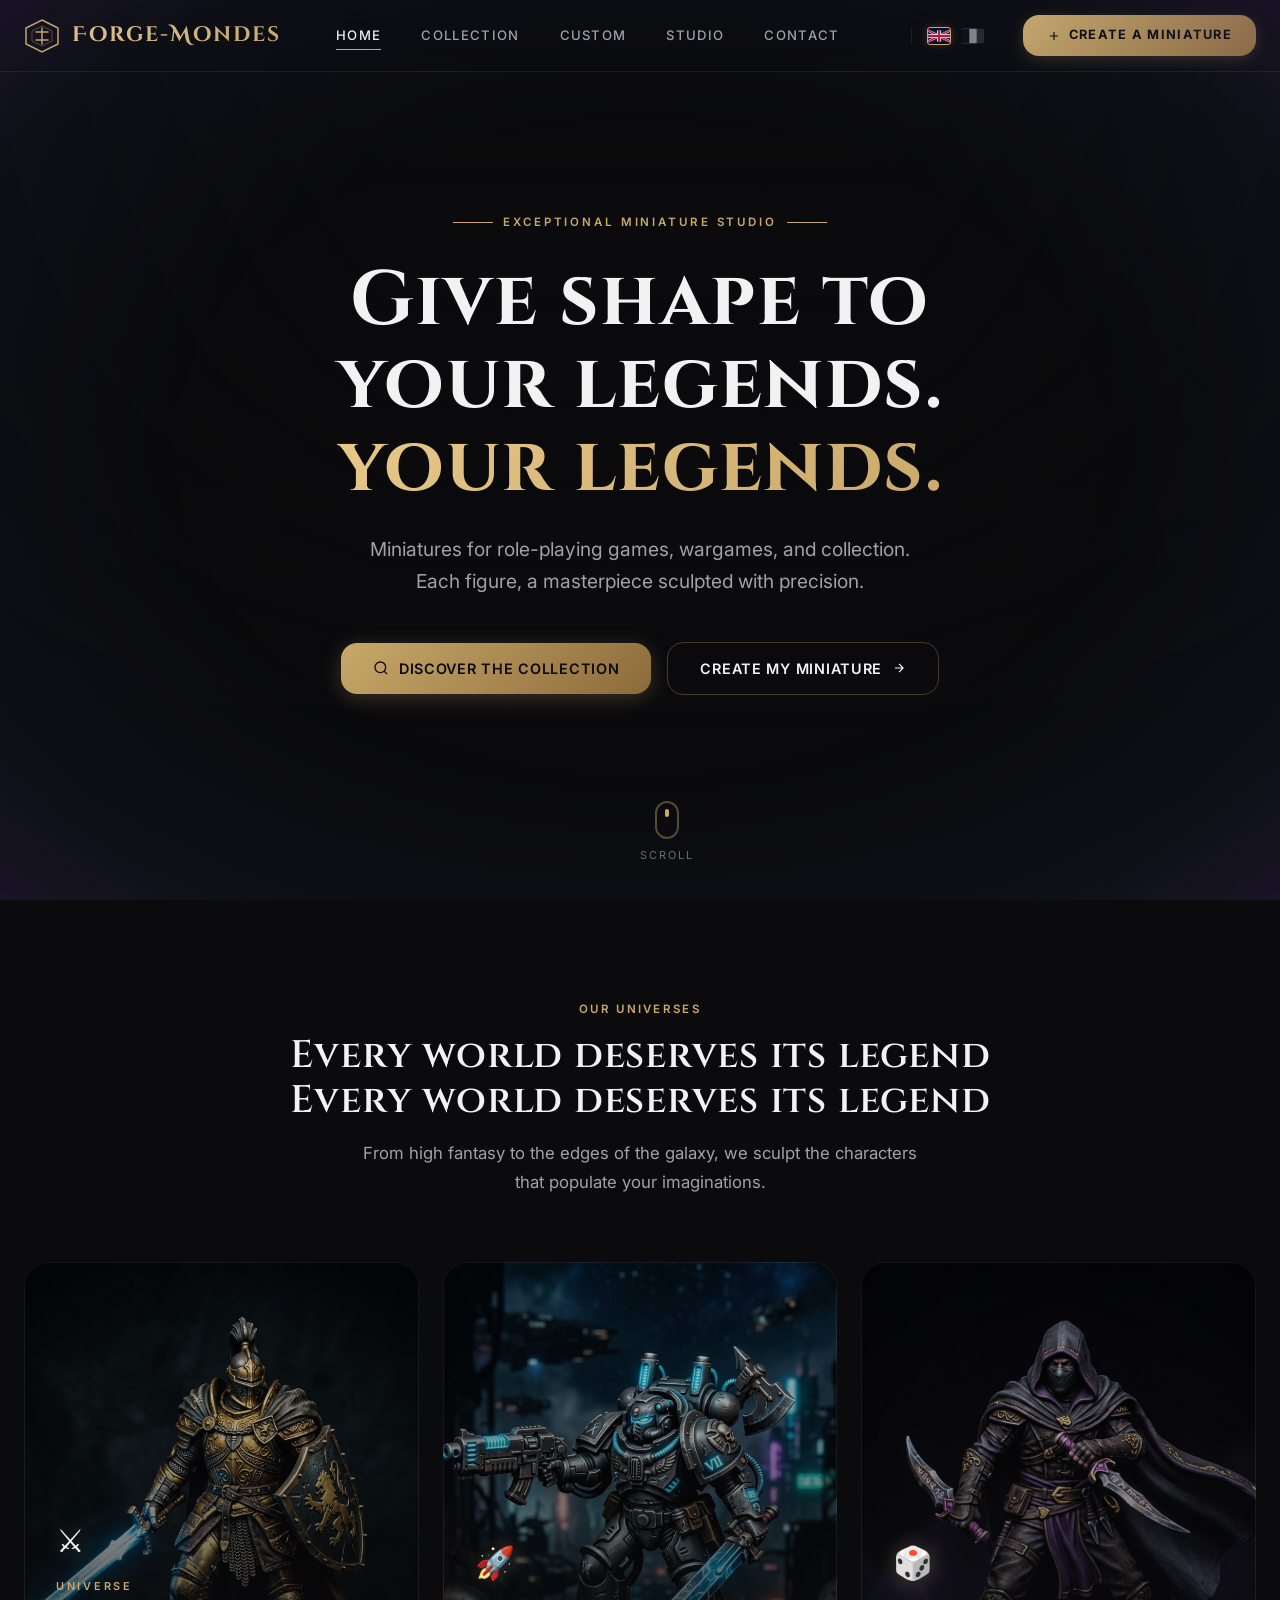
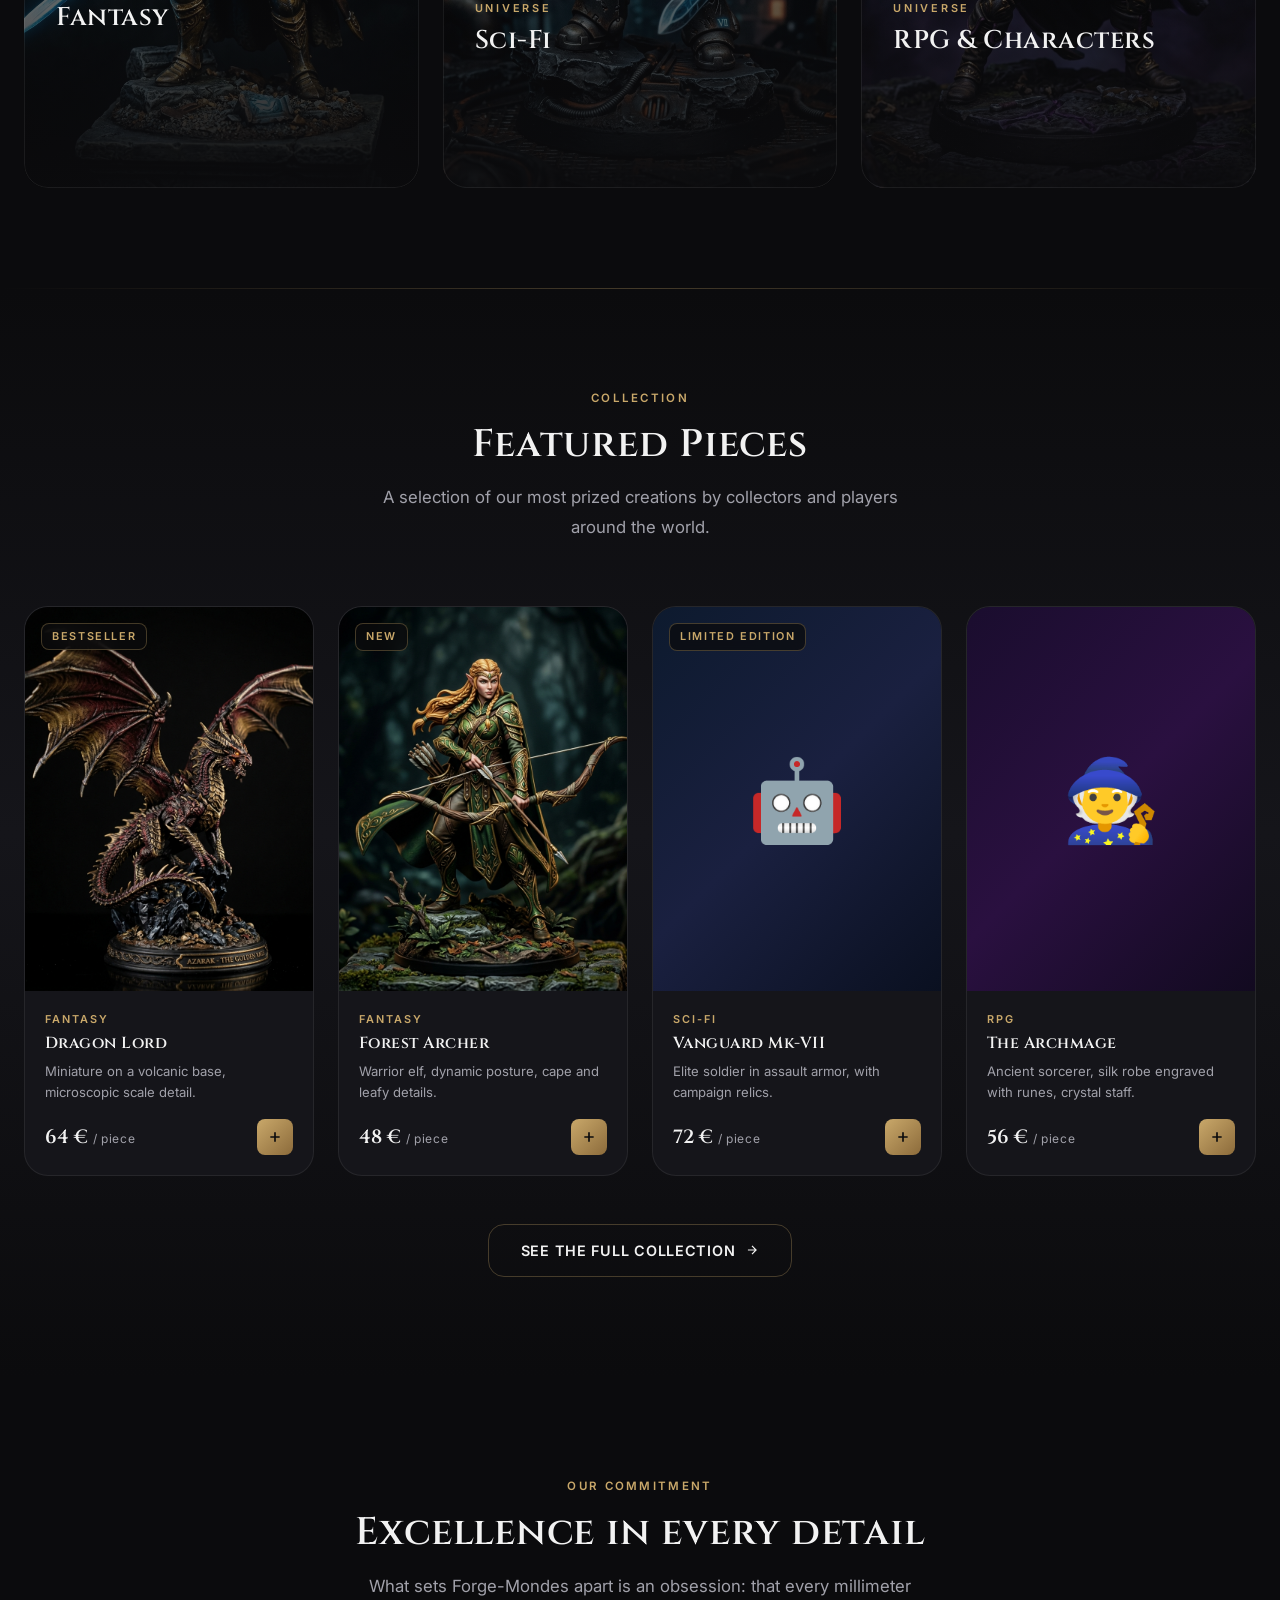
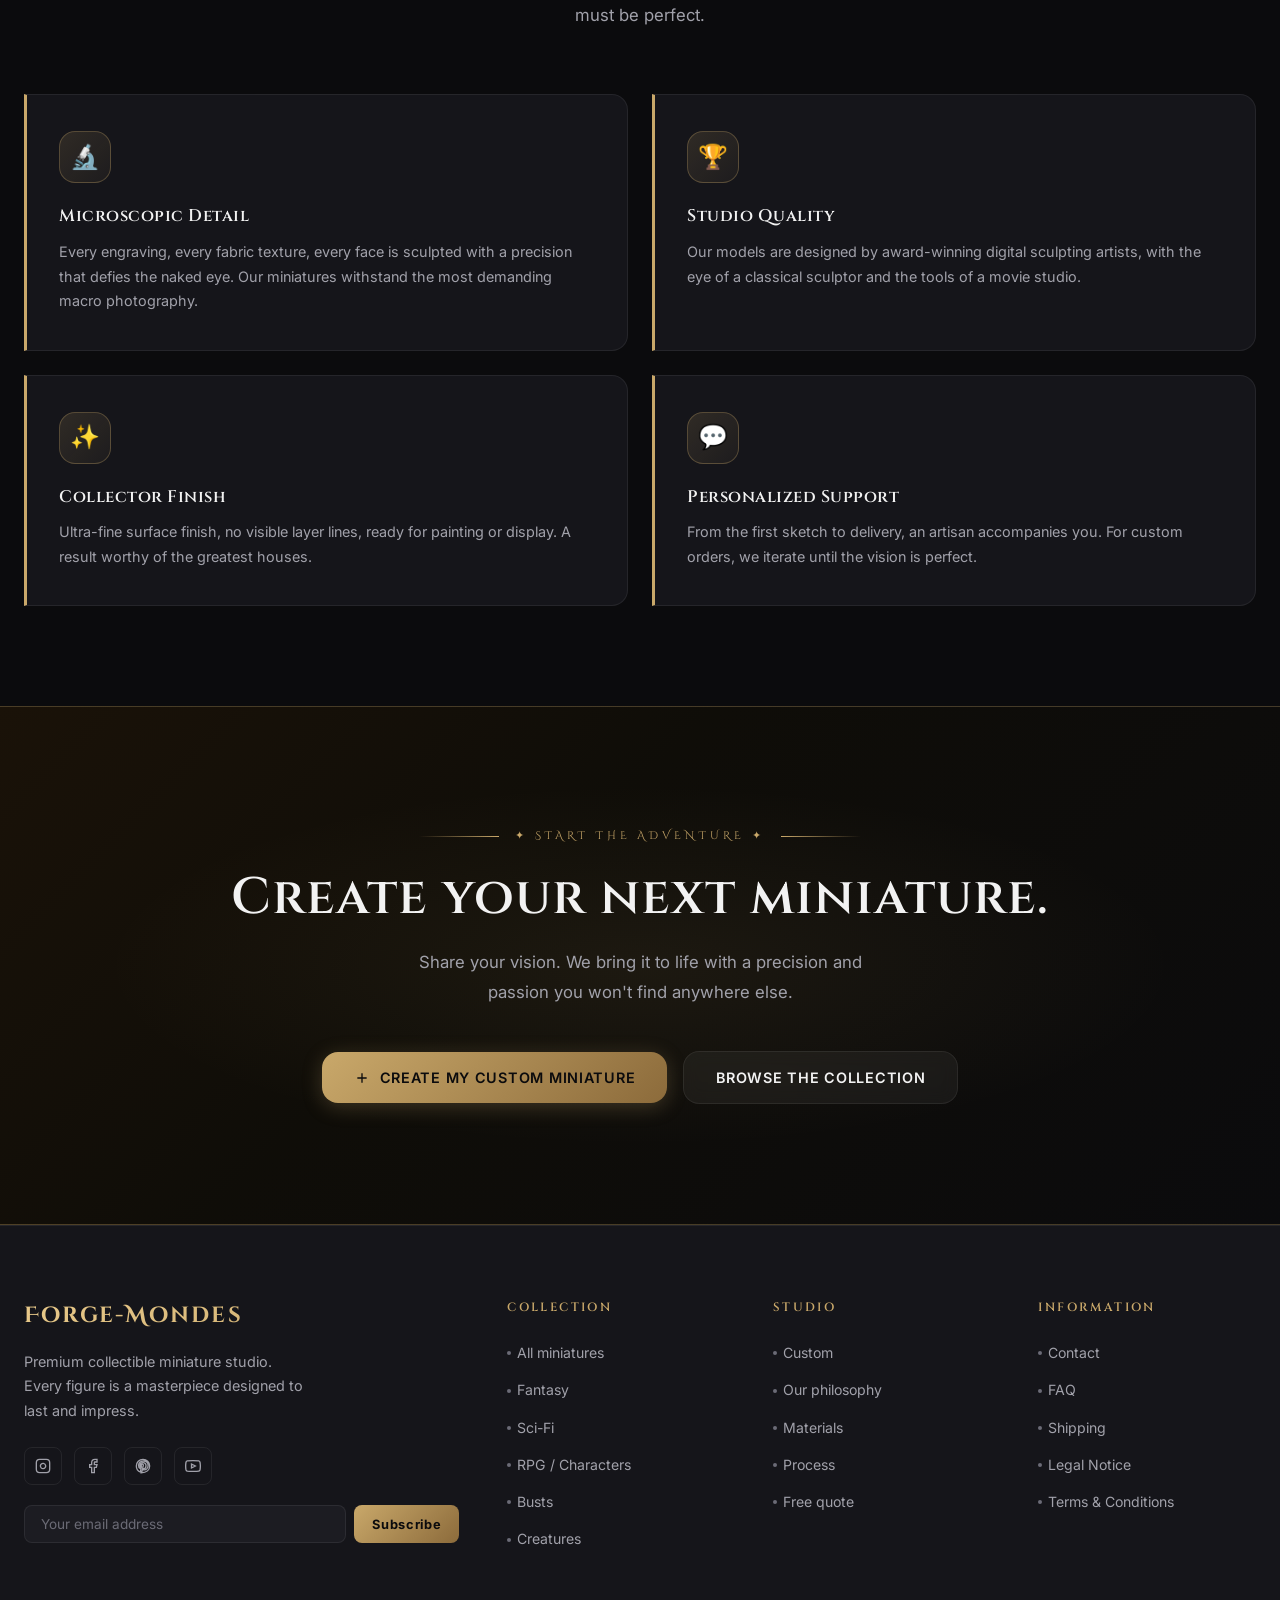
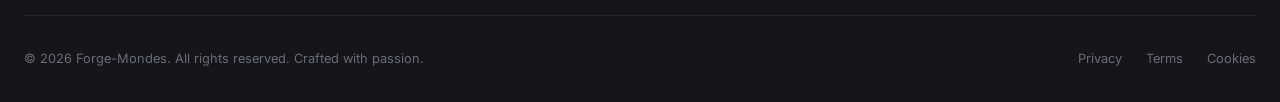
==== commit a205e20b: "zd" ====
--- a/docs/index.html
+++ b/docs/index.html
@@ -292,7 +292,7 @@
 
 <!-- ═══════════════════════════════════════════════════════════
      STATS BAND
-═══════════════════════════════════════════════════════════ -->
+═══════════════════════════════════════════════════════════ 
 <section class="stats-band">
   <div class="container">
     <div class="stats-grid">
@@ -315,6 +315,7 @@
     </div>
   </div>
 </section>
+-->
 
 <!-- ═══════════════════════════════════════════════════════════
      WHY US
@@ -343,7 +344,7 @@
       <div class="why-card reveal reveal-delay-3">
         <div class="why-card-icon">✨</div>
         <h4 data-en="Collector Finish" data-fr="Finition Collection">Collector Finish</h4>
-        <p data-en="Ultra-fine sanded surface, no visible layer lines, ready for painting or display as is. A result worthy of the greatest houses." data-fr="Surface poncée ultra-fine, pas de lignes de couche visibles, prête à peindre ou à exposer. Un résultat digne des plus grandes maisons.">Ultra-fine sanded surface, no visible layer lines, ready for painting or display as is. A result worthy of the greatest houses.</p>
+        <p data-en="Ultra-fine surface finish, no visible layer lines, ready for painting or display. A result worthy of the greatest houses." data-fr="Finition de surface ultra-fine, pas de lignes de couche visibles, prête à peindre ou à être exposée. Un résultat digne des plus grandes maisons.">Ultra-fine surface finish, no visible layer lines, ready for painting or display. A result worthy of the greatest houses.</p>
       </div>
 
       <div class="why-card reveal reveal-delay-4">
